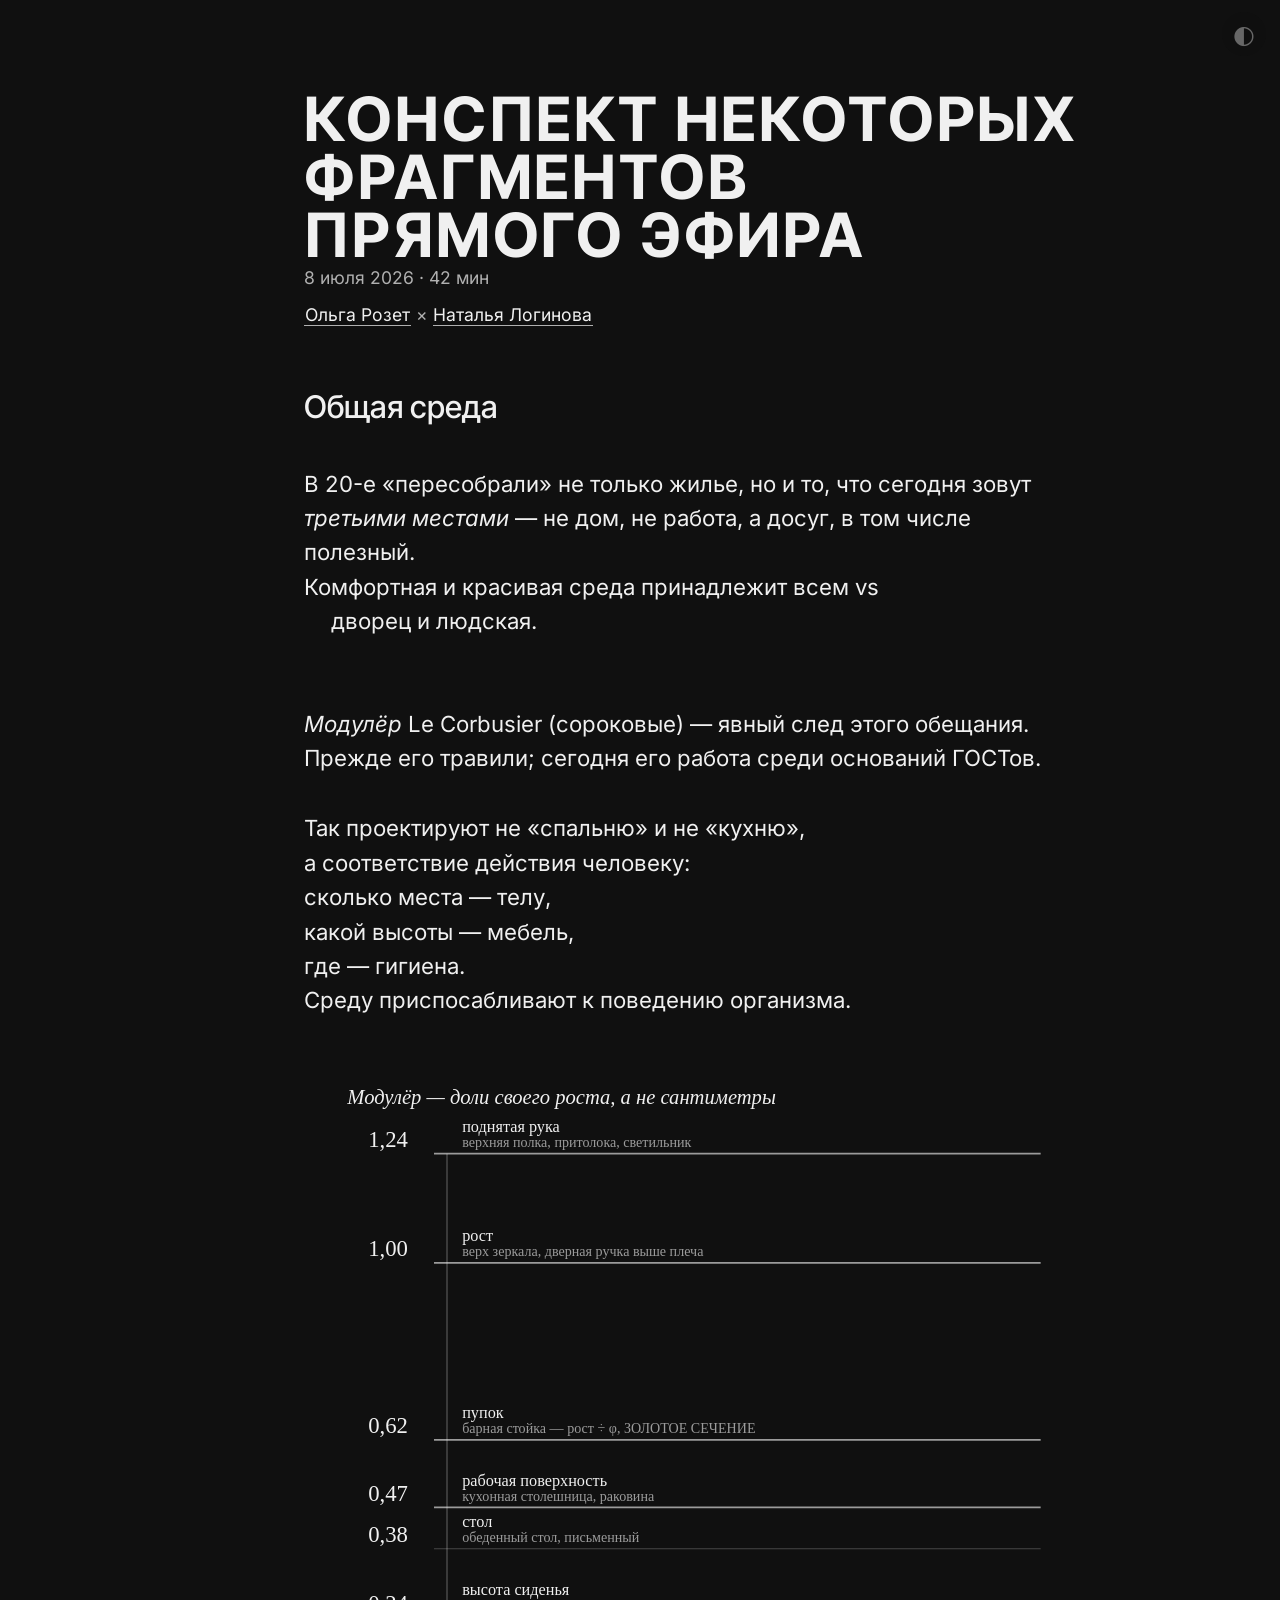
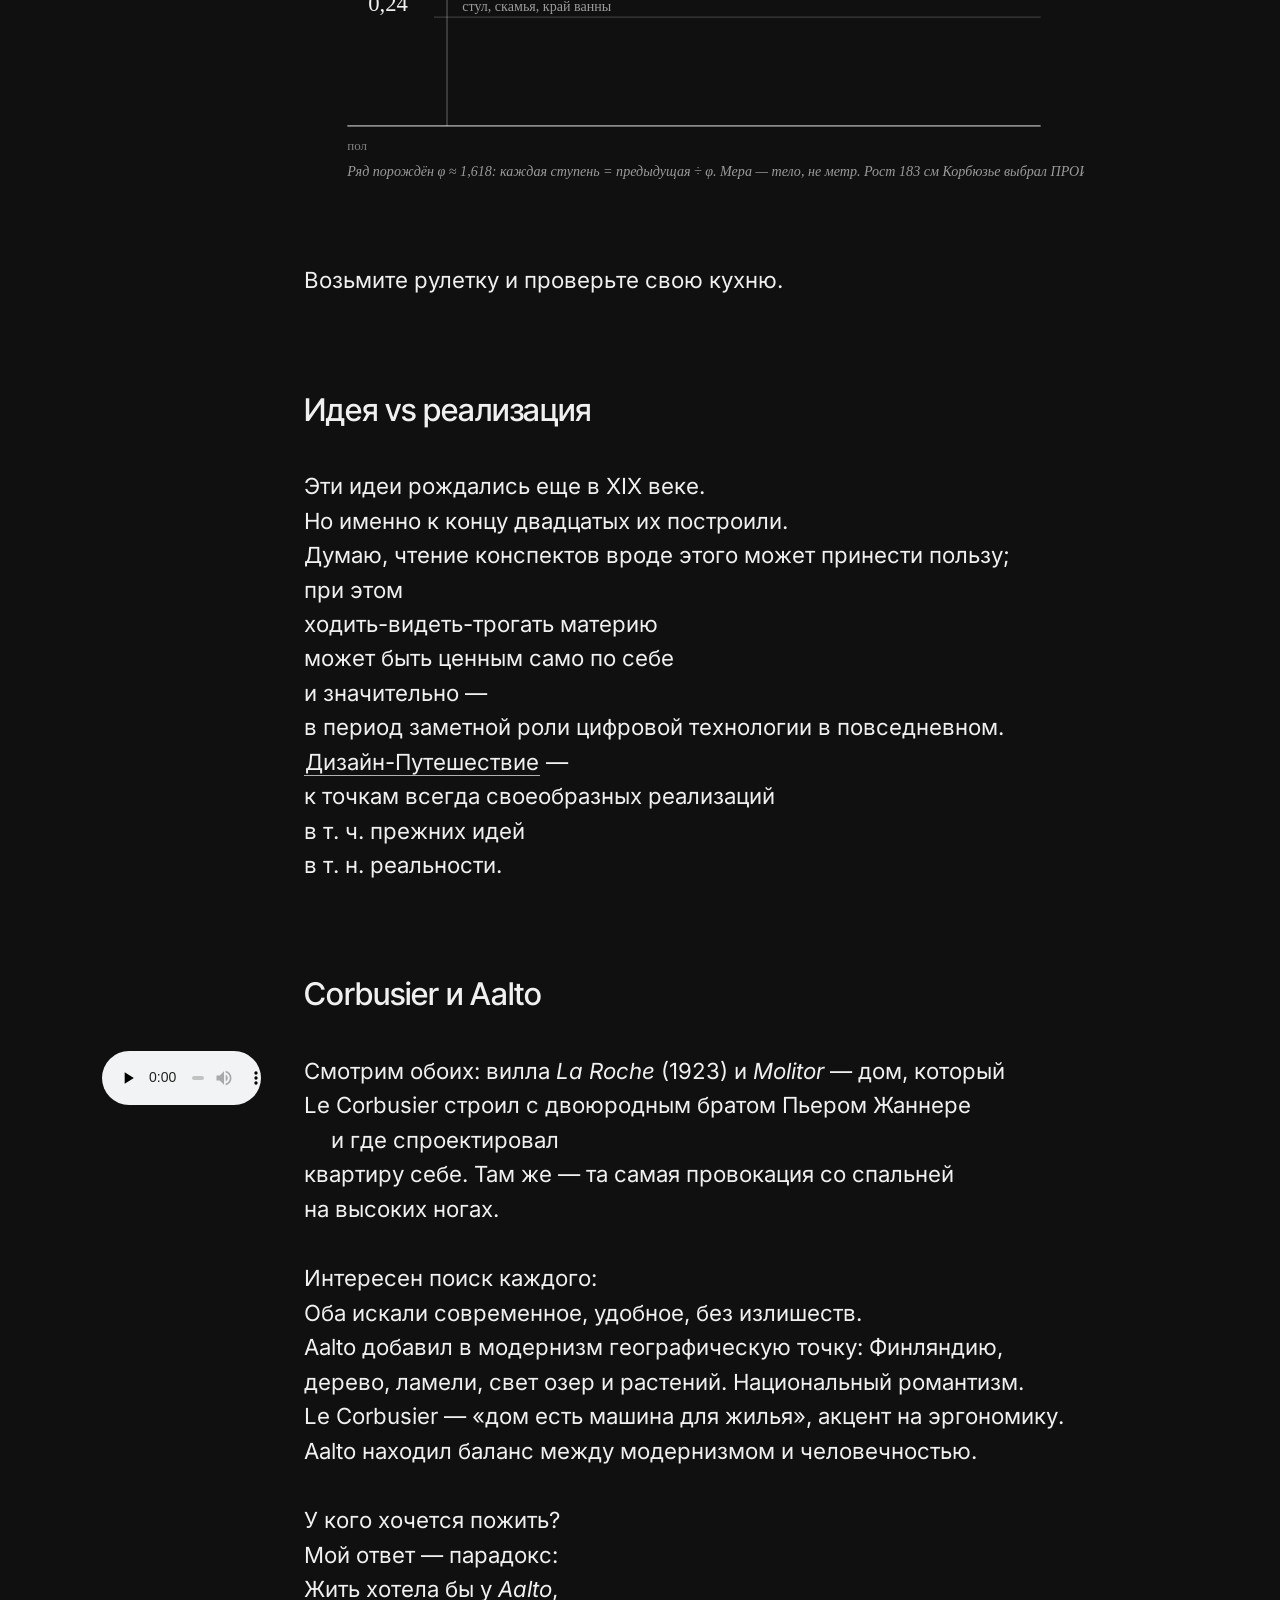
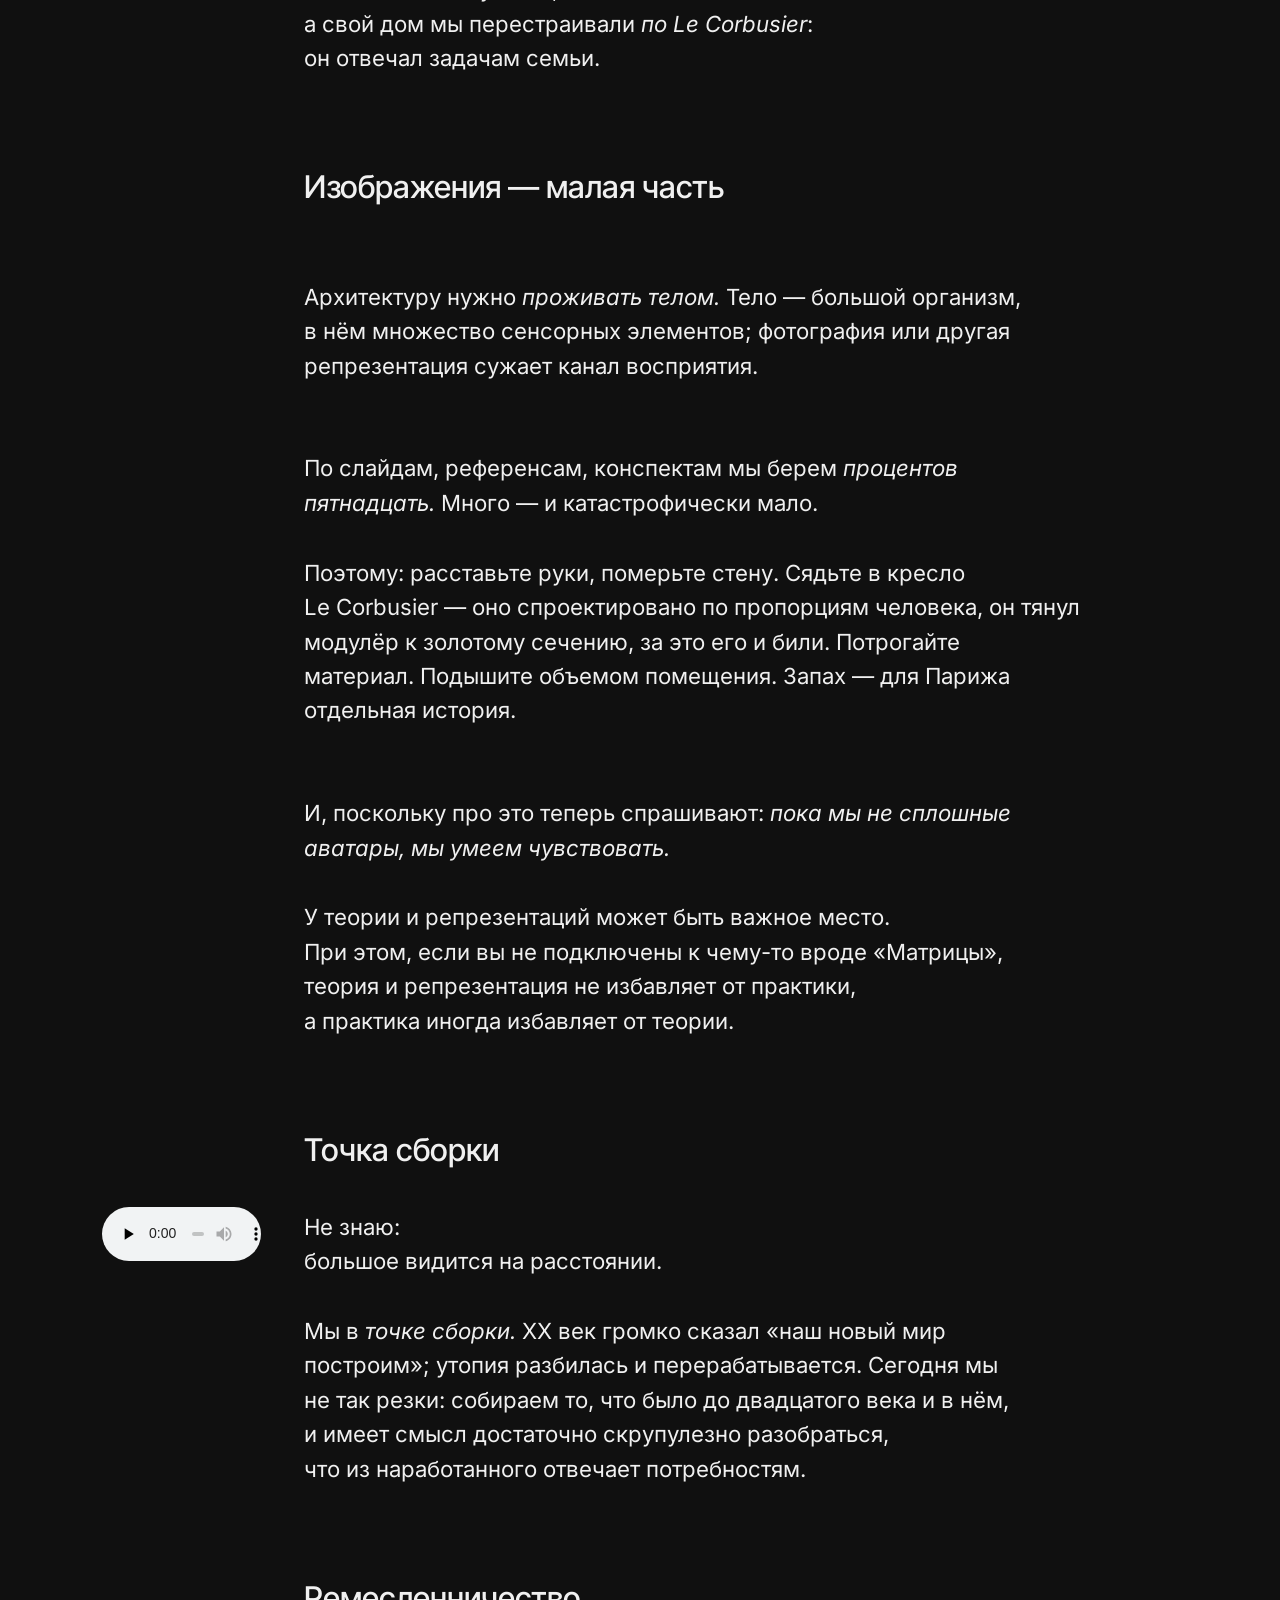
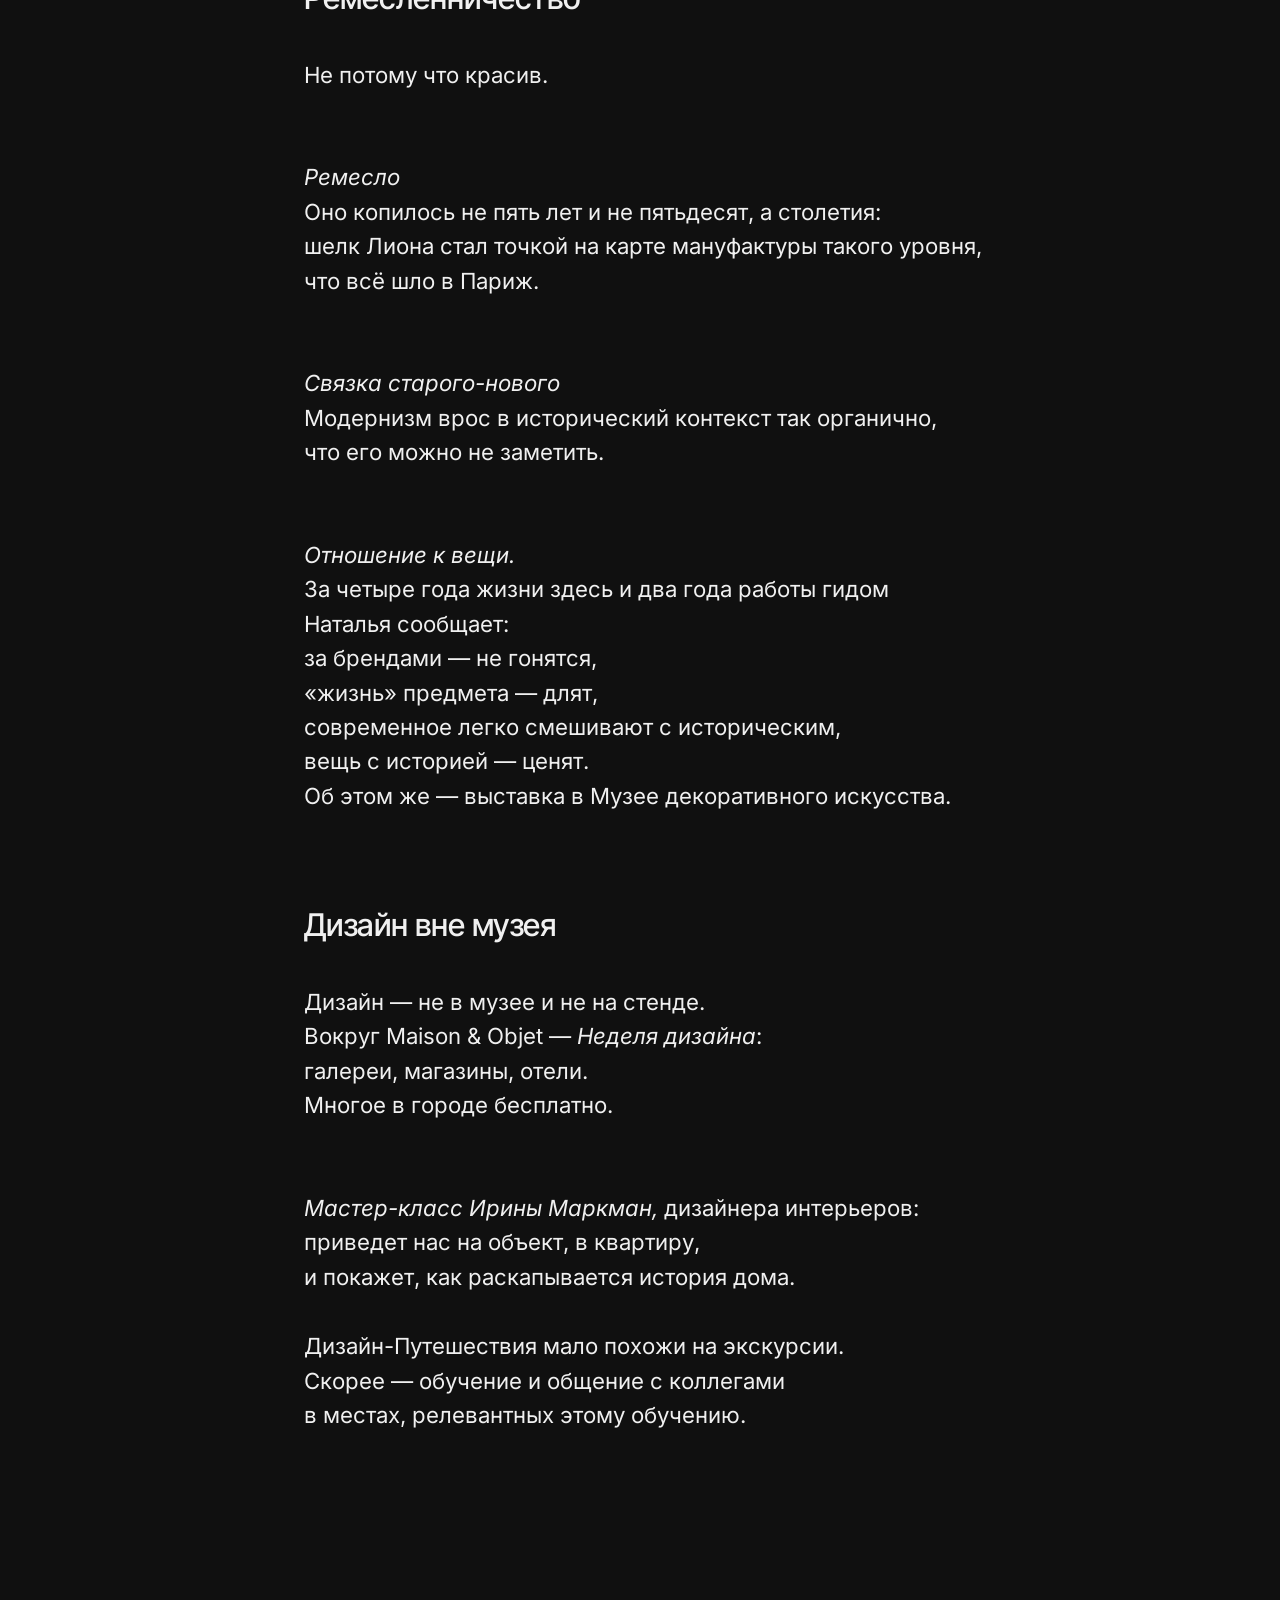
==== 2026-stream-conspectus/index.html @ 4ed9728d "landing: publish paris-2026-09 to parisinseptember.ru" ====
<!DOCTYPE html>

<!-- DELA-DERIVED: deriver=scripts/site_generator.py:_layout content=knowledge/people/olgarozet/site/data.yaml form=knowledge/people/olgarozet/site/styles.css -->
<html data-surface="editorial" lang="ru">
<head>
<meta charset="utf-8"/>
<meta content="u5gNvIFSmtyOxQqC" name="mailru-domain"/>
<meta content="width=device-width, initial-scale=1, viewport-fit=cover" name="viewport"/>
<title>Конспект некоторых фрагментов прямого эфира — Ольга Розет</title>
<meta content="Конспект второго эфира «100 лет обещаний дизайна» — Ольга Розет × Наталья Логинова, 8 июля 2026. Модулёр, Le Corbusier и Aalto, зачем ехать и почему Париж." name="description"/>
<link href="https://parisinseptember.ru/2026-stream-conspectus/" rel="canonical"/>
<link href="https://olgarozet.ru/journal/feed.xml" rel="alternate" title="Journal" type="application/rss+xml"/>
<link href="https://olgarozet.ru/audiobroadcast/feed.xml" rel="alternate" title="Ольга Розет" type="application/rss+xml"/>
<meta content="website" property="og:type"/>
<meta content="Конспект некоторых фрагментов прямого эфира — Ольга Розет" property="og:title"/>
<meta content="Конспект второго эфира «100 лет обещаний дизайна» — Ольга Розет × Наталья Логинова, 8 июля 2026. Модулёр, Le Corbusier и Aalto, зачем ехать и почему Париж." property="og:description"/>
<meta content="Ольга Розет" property="og:site_name"/>
<meta content="https://parisinseptember.ru/2026-stream-conspectus/" property="og:url"/>
<meta content="https://olgarozet.ru/olga_footer.png" property="og:image"/>
<meta content="ru_RU" property="og:locale"/>
<meta content="summary_large_image" name="twitter:card"/>
<meta content="Конспект некоторых фрагментов прямого эфира — Ольга Розет" name="twitter:title"/>
<meta content="Конспект второго эфира «100 лет обещаний дизайна» — Ольга Розет × Наталья Логинова, 8 июля 2026. Модулёр, Le Corbusier и Aalto, зачем ехать и почему Париж." name="twitter:description"/>
<meta content="https://olgarozet.ru/olga_footer.png" name="twitter:image"/>
<link href="/favicon.png" rel="icon" type="image/png"/>
<link href="/apple-touch-icon.png" rel="apple-touch-icon"/>
<link href="/manifest.json" rel="manifest"/>
<link as="font" crossorigin="" href="/fonts/inter-cyrillic-400-normal.woff2" rel="preload" type="font/woff2"/>
<link as="font" crossorigin="" href="/fonts/inter-cyrillic-700-normal.woff2" rel="preload" type="font/woff2"/>
<meta content="#ffffff" media="(prefers-color-scheme: light)" name="theme-color"/>
<meta content="#111111" media="(prefers-color-scheme: dark)" name="theme-color"/>
<script>
// Day/night theme — user-override-first, then solar-automatic. FOUC-critical:
// runs synchronously in <head> before paint. Resolution: read dela.theme.v1
// from localStorage; if ∈ ['day', 'night'] use it (user override) else solar
// altitude (lat 55.0° / alt-threshold -0.1 rad). Config: solar calc from
// spec.enforcement_data.Inv-SITE-solar-theme (+ data.yaml.bio.solar_calibration
// override); attr/key/values from spec.enforcement_data.Inv-IFACE-day-night-mode.
// No hardcoded constants in code — both Specs are SoT, code falls back gracefully.
(function(){
  var MODE_ATTR="data-theme", MODE_VALUES=["day", "night"], STORAGE_KEY="dela.theme.v1";
  function solarTheme(){
    var r=Math.PI/180, now=new Date();
    var J=now.valueOf()/86400000 + 2440587.5 - 2451545.0;
    var L=(280.460+0.9856474*J)%360;
    var g=((357.528+0.9856003*J)%360)*r;
    var lam=(L+1.915*Math.sin(g)+0.020*Math.sin(2*g))*r;
    var eps=(23.439-4e-7*J)*r;
    var dec=Math.asin(Math.sin(eps)*Math.sin(lam));
    var ra=Math.atan2(Math.cos(eps)*Math.sin(lam), Math.cos(lam));
    var lon=-now.getTimezoneOffset()/4, lat=55.0;
    var gmst=(18.697374558+24.06570982441908*J)*15;
    var H=((gmst+lon)%360)*r - ra;
    var alt=Math.asin(Math.sin(lat*r)*Math.sin(dec)+Math.cos(lat*r)*Math.cos(dec)*Math.cos(H));
    return alt > -0.1 ? 'day' : 'night';
  }
  // stored override ∈ MODE_VALUES → use it; else (incl. 'auto', absent, bad) → solar.
  window.__resolveTheme=function(){
    var s=null; try{ s=localStorage.getItem(STORAGE_KEY); }catch(e){}
    return (MODE_VALUES.indexOf(s) !== -1) ? s : solarTheme();
  };
  window.__applyTheme=function(){
    document.documentElement.setAttribute(MODE_ATTR, window.__resolveTheme());
  };
  window.__applyTheme();
  setInterval(window.__applyTheme, 300000);
})();
</script>
<style>@layer floor, owner, form; @import url("/_tokens.generated.css?v=2007d22f07"); @import url("/styles.css?v=e56fb677b2");</style>
<meta content="2026-stream-conspectus" name="dela:slug"/>
<meta content="Ольга Розет × Наталья Логинова" name="author"/>
</head>
<body>
<a class="skip-link" href="#main">Перейти к содержанию</a>
<nav class="nav-fade"><span class="nav-left"><a aria-label="На главную" href="https://olgarozet.ru/">← olgarozet.ru</a></span><span class="nav-right"></span></nav>
<button aria-label="Тема: авто (по солнцу) — переключить" class="theme-toggle" data-theme-toggle="" type="button">◐</button><script>(function(){var STATES=["auto", "day", "night"],GLYPHS={"auto": "◐", "day": "☀", "night": "☾"},LABELS={"auto": "Тема: авто (по солнцу)", "day": "Тема: дневная", "night": "Тема: ночная"},STORAGE_KEY="dela.theme.v1",MODE_VALUES=["day", "night"],SUFFIX=" — переключить",CYCLE=["day", "night"],MODE_ATTR="data-theme";var btn=document.querySelector("[data-theme-toggle]");if(!btn)return;function current(){var s=null;try{s=localStorage.getItem(STORAGE_KEY);}catch(e){}return (MODE_VALUES.indexOf(s)!==-1)?s:STATES[0];}function paint(st){btn.textContent=GLYPHS[st]||GLYPHS[STATES[0]];btn.setAttribute("aria-label",(LABELS[st]||LABELS[STATES[0]])+SUFFIX);}paint(current());function rendered(){var a=null;try{a=document.documentElement.getAttribute(MODE_ATTR);}catch(e){}return (CYCLE.indexOf(a)!==-1)?a:null;}btn.addEventListener("click",function(){var seen=rendered();var i=CYCLE.indexOf(seen);var next=CYCLE[(i+1)%CYCLE.length];try{localStorage.setItem(STORAGE_KEY,next);}catch(e){}if(window.__applyTheme)window.__applyTheme();paint(next);});})();</script>
<main id="main" role="main">
<article class="article-wrapper"><h1 data-case="upper" id="konspekt-nekotoryh-fragmentov-pryamogo-efira">Конспект некоторых фрагментов прямого эфира</h1>
<p class="article-meta"><span class="l">8 июля 2026 · 42 мин</span></p>
<p class="article-meta"><span class="l"><a href="https://olgarozet.ru">Ольга Розет</a> × <a href="https://instagram.com/natalya_lo">Наталья Логинова</a></span></p>
<h2 data-case="plain" id="obschaya-sreda">Общая среда</h2>
<p><span class="l">В 20-е «пересобрали» не только жилье, но и то, что сегодня зовут</span><br/>
<span class="l"><em>третьими местами</em> — не дом, не работа, а досуг, в том числе</span><br/>
<span class="l">полезный.</span><br/>
<span class="l">Комфортная и красивая среда принадлежит всем vs дворец и людская.</span></p>
<p><span class="l"><em>Модулёр</em> Le Corbusier (сороковые) — явный след этого обещания.</span><br/>
<span class="l">Прежде его травили; сегодня его работа среди оснований <abbr>ГОСТ</abbr>ов.</span></p>
<p><span class="l">Так проектируют не «спальню» и не «кухню»,</span><br/>
<span class="l">а соответствие действия человеку:</span><br/>
<span class="l">сколько места — телу,</span><br/>
<span class="l">какой высоты — мебель,</span><br/>
<span class="l">где — гигиена.</span><br/>
<span class="l">Среду приспосабливают к поведению организма.</span></p>
<figure><svg aria-label="Модулёр — доли своего роста, а не сантиметры" preserveaspectratio="xMidYMid meet" role="img" viewbox="0 0 720 674" xmlns="http://www.w3.org/2000/svg">
<style>
    text { font-family: Georgia, "Times New Roman", serif; fill: currentColor; }
    .sf-title { font-size: 19px; font-style: italic; }
    .sf-mm    { font-size: 21px; text-anchor: end; }
    .sf-body  { font-size: 15px; }
    .sf-use   { font-size: 13px; opacity: .62; }
    .sf-note  { font-size: 13px; opacity: .62; font-style: italic; }
    .sf-floor-t { font-size: 12px; opacity: .5; }
    line { stroke: currentColor; }
    .sf-axis  { stroke-width: 1; opacity: .35; }
    .sf-floor { stroke-width: 1.6; opacity: .55; }
    .sf-mark  { stroke-width: .8; opacity: .28; }
    .sf-key   { stroke-width: 1.6; opacity: .62; }
  </style>
<text class="sf-title" x="40" y="26">Модулёр — доли своего роста, а не сантиметры</text>
<line class="sf-axis" x1="132" x2="132" y1="600.0" y2="71.7"></line>
<line class="sf-floor" x1="40" x2="680" y1="600.0" y2="600.0"></line>
<text class="sf-floor-t" x="40" y="622.0">пол</text>
<line class="sf-mark" x1="120" x2="680" y1="499.5" y2="499.5"></line>
<text class="sf-mm" x="96" y="493.5">0,24</text><text class="sf-cm" x="96" y="493.5"> </text>
<text class="sf-body" x="146" y="479.5">высота сиденья</text>
<text class="sf-use" x="146" y="493.5">стул, скамья, край ванны</text>
<line class="sf-mark" x1="120" x2="680" y1="436.4" y2="436.4"></line>
<text class="sf-mm" x="96" y="430.4">0,38</text><text class="sf-cm" x="96" y="430.4"> </text>
<text class="sf-body" x="146" y="416.4">стол</text>
<text class="sf-use" x="146" y="430.4">обеденный стол, письменный</text>
<line class="sf-key" x1="120" x2="680" y1="398.3" y2="398.3"></line>
<text class="sf-mm" x="96" y="392.3">0,47</text><text class="sf-cm" x="96" y="392.3"> </text>
<text class="sf-body" x="146" y="378.3">рабочая поверхность</text>
<text class="sf-use" x="146" y="392.3">кухонная столешница, раковина</text>
<line class="sf-key" x1="120" x2="680" y1="335.8" y2="335.8"></line>
<text class="sf-mm" x="96" y="329.8">0,62</text><text class="sf-cm" x="96" y="329.8"> </text>
<text class="sf-body" x="146" y="315.8">пупок</text>
<text class="sf-use" x="146" y="329.8">барная стойка — рост ÷ φ, ЗОЛОТОЕ СЕЧЕНИЕ</text>
<line class="sf-key" x1="120" x2="680" y1="172.4" y2="172.4"></line>
<text class="sf-mm" x="96" y="166.4">1,00</text><text class="sf-cm" x="96" y="166.4"> </text>
<text class="sf-body" x="146" y="152.4">рост</text>
<text class="sf-use" x="146" y="166.4">верх зеркала, дверная ручка выше плеча</text>
<line class="sf-key" x1="120" x2="680" y1="71.7" y2="71.7"></line>
<text class="sf-mm" x="96" y="65.7">1,24</text><text class="sf-cm" x="96" y="65.7"> </text>
<text class="sf-body" x="146" y="51.7">поднятая рука</text>
<text class="sf-use" x="146" y="65.7">верхняя полка, притолока, светильник</text>
<text class="sf-note" x="40" y="646.0">Ряд порождён φ ≈ 1,618: каждая ступень = предыдущая ÷ φ. Мера — тело, не метр. Рост 183 см Корбюзье выбрал ПРОИЗВОЛЬНО («Le Modulor», 1948; en.wikipedia.org/wiki/Modulor). Умножьте доли на СВОЙ рост.</text>
</svg>
</figure>
<p><span class="l">Возьмите рулетку и проверьте свою кухню.</span></p>
<h2 data-case="plain" id="ideya-vs-realizatsiya">Идея vs реализация</h2>
<p><span class="l">Эти идеи рождались еще в <abbr>XIX</abbr> веке.</span><br/>
<span class="l">Но именно к концу двадцатых их построили.</span><br/>
<span class="l">Думаю, чтение конспектов вроде этого может принести пользу;</span><br/>
<span class="l">при этом</span><br/>
<span class="l">ходить-видеть-трогать материю</span><br/>
<span class="l">может быть ценным само по себе</span><br/>
<span class="l">и значительно —</span><br/>
<span class="l">в период заметной роли цифровой технологии в повседневном.</span><br/>
<span class="l"><a href="https://parisinseptember.ru">Дизайн-Путешествие</a> —</span><br/>
<span class="l">к точкам всегда своеобразных реализаций</span><br/>
<span class="l">в т. ч. прежних идей</span><br/>
<span class="l">в т. н. реальности.</span></p>
<h2 data-case="plain" id="corbusier-i-aalto">Corbusier и Aalto</h2>
<aside aria-label="Фрагмент эфира — этот отрывок дословно" class="fragment"><audio controls="" preload="none" src="/audio/text/corbusier-i-aalto.m4a"></audio></aside>
<p><span class="l">Смотрим обоих: вилла <em>La Roche</em> (1923) и <em>Molitor</em> — дом, который</span><br/>
<span class="l">Le Corbusier строил с двоюродным братом Пьером Жаннере и где спроектировал</span><br/>
<span class="l">квартиру себе. Там же — та самая провокация со спальней</span><br/>
<span class="l">на высоких ногах.</span></p>
<p><span class="l">Интересен поиск каждого:</span><br/>
<span class="l">Оба искали современное, удобное, без излишеств.</span><br/>
<span class="l">Aalto добавил в модернизм географическую точку: Финляндию,</span><br/>
<span class="l">дерево, ламели, свет озер и растений. Национальный романтизм.</span><br/>
<span class="l">Le Corbusier — «дом есть машина для жилья», акцент на эргономику.</span><br/>
<span class="l">Aalto находил баланс между модернизмом и человечностью.</span></p>
<p><span class="l">У кого хочется пожить?</span><br/>
<span class="l">Мой ответ — парадокс:</span><br/>
<span class="l">Жить хотела бы у <em>Aalto</em>,</span><br/>
<span class="l">а свой дом мы перестраивали <em>по Le Corbusier</em>:</span><br/>
<span class="l">он отвечал задачам семьи.</span></p>
<h2 data-case="plain" id="izobrazheniya-malaya-chast">Изображения — малая часть</h2>
<p><span class="l">Архитектуру нужно <em>проживать телом.</em> Тело — большой организм,</span><br/>
<span class="l">в нём множество сенсорных элементов; фотография или другая</span><br/>
<span class="l">репрезентация сужает канал восприятия.</span></p>
<p><span class="l">По слайдам, референсам, конспектам мы берем <em>процентов</em></span><br/>
<span class="l"><em>пятнадцать.</em> Много — и катастрофически мало.</span></p>
<p><span class="l">Поэтому: расставьте руки, померьте стену. Сядьте в кресло</span><br/>
<span class="l">Le Corbusier — оно спроектировано по пропорциям человека, он тянул</span><br/>
<span class="l">модулёр к золотому сечению, за это его и били. Потрогайте</span><br/>
<span class="l">материал. Подышите объемом помещения. Запах — для Парижа</span><br/>
<span class="l">отдельная история.</span></p>
<p><span class="l">И, поскольку про это теперь спрашивают: <em>пока мы не сплошные</em></span><br/>
<span class="l"><em>аватары, мы умеем чувствовать.</em></span></p>
<p><span class="l">У теории и репрезентаций может быть важное место.</span><br/>
<span class="l">При этом, если вы не подключены к чему-то вроде «Матрицы»,</span><br/>
<span class="l">теория и репрезентация не избавляет от практики,</span><br/>
<span class="l">а практика иногда избавляет от теории.</span></p>
<h2 data-case="plain" id="tochka-sborki">Точка сборки</h2>
<aside aria-label="Фрагмент эфира — этот отрывок дословно" class="fragment"><audio controls="" preload="none" src="/audio/text/tochka-sborki.m4a"></audio></aside>
<p><span class="l">Не знаю:</span><br/>
<span class="l">большое видится на расстоянии.</span></p>
<p><span class="l">Мы в <em>точке сборки.</em> <abbr>XX</abbr> век громко сказал «наш новый мир</span><br/>
<span class="l">построим»; утопия разбилась и перерабатывается. Сегодня мы</span><br/>
<span class="l">не так резки: собираем то, что было до двадцатого века и в нём,</span><br/>
<span class="l">и имеет смысл достаточно скрупулезно разобраться,</span><br/>
<span class="l">что из наработанного отвечает потребностям.</span></p>
<h2 data-case="plain" id="remeslennichestvo">Ремесленничество</h2>
<p><span class="l">Не потому что красив.</span></p>
<p><span class="l"><em>Ремесло</em></span><br/>
<span class="l">Оно копилось не пять лет и не пятьдесят, а столетия:</span><br/>
<span class="l">шелк Лиона стал точкой на карте мануфактуры такого уровня,</span><br/>
<span class="l">что всё шло в Париж.</span></p>
<p><span class="l"><em>Связка старого-нового</em></span><br/>
<span class="l">Модернизм врос в исторический контекст так органично,</span><br/>
<span class="l">что его можно не заметить.</span></p>
<p><span class="l"><em>Отношение к вещи.</em></span><br/>
<span class="l">За четыре года жизни здесь и два года работы гидом</span><br/>
<span class="l">Наталья сообщает:</span><br/>
<span class="l">за брендами — не гонятся,</span><br/>
<span class="l">«жизнь» предмета — длят,</span><br/>
<span class="l">современное легко смешивают с историческим,</span><br/>
<span class="l">вещь с историей — ценят.</span><br/>
<span class="l">Об этом же — выставка в Музее декоративного искусства.</span></p>
<h2 data-case="plain" id="dizayn-vne-muzeya">Дизайн вне музея</h2>
<p><span class="l">Дизайн — не в музее и не на стенде.</span><br/>
<span class="l">Вокруг Maison &amp; Objet — <em>Неделя дизайна</em>:</span><br/>
<span class="l">галереи, магазины, отели.</span><br/>
<span class="l">Многое в городе бесплатно.</span></p>
<p><span class="l"><em>Мастер-класс Ирины Маркман,</em> дизайнера интерьеров:</span><br/>
<span class="l">приведет нас на объект, в квартиру,</span><br/>
<span class="l">и покажет, как раскапывается история дома.</span></p>
<p><span class="l">Дизайн-Путешествия мало похожи на экскурсии.</span><br/>
<span class="l">Скорее — обучение и общение с коллегами</span><br/>
<span class="l">в местах, релевантных этому обучению.</span></p></article>
</main>
<link href="/media.css" rel="stylesheet"/><script defer="" src="/media.js"></script>
<script>
/* Display-window indicator 1[from ≤ now < until) per viewer clock
   (Inv-STF-window-derived, surface-temporal-fixpoint.md). The reveal
   (`data-visible-from`) is the exact dual of the original auto-hide
   (`data-visible-until`, admin 2026-05-13: «пусть блок исчезнет после 20:30
   по Москве») — one indicator covers both: a block appears at its window
   start and disappears at its window end, so a page deployed before a
   boundary still transitions at the precise moment without a redeploy.
   Runs at page-load and every 30s thereafter — covers tabs left open across
   a boundary. An unparseable/absent bound fails open on that side (a parse
   error must never hide content). */
(function(){
  function _applyWindows(){
    var nodes = document.querySelectorAll('[data-visible-until],[data-visible-from]');
    var now = Date.now();
    for (var i = 0; i < nodes.length; i++) {
      var from = Date.parse(nodes[i].getAttribute('data-visible-from') || '');
      var until = Date.parse(nodes[i].getAttribute('data-visible-until') || '');
      var vis = (isNaN(from) || now >= from) && (isNaN(until) || now < until);
      nodes[i].style.display = vis ? '' : 'none';
    }
  }
  _applyWindows();
  setInterval(_applyWindows, 30000);
})();

/* Pageview pingback — entity-statistics G-Set event (admin 2026-05-13 «считает
   статистику»). One event per page-load → CF Worker /pv → DELA_STATS KV.
   No cookies, no client-id; idempotency via cf-ray (CF generates per request).
   No-op gracefully if Worker unreachable (sendBeacon + fallback fetch). */
(function(){
  var slug = (document.querySelector('meta[name="dela:slug"]') || {}).content;
  if (!slug) return;
  var payload = JSON.stringify({
    p: slug,
    r: (window.crypto && crypto.randomUUID) ? crypto.randomUUID() :
       (Date.now() + '-' + Math.random().toString(36).slice(2)),
    ref: document.referrer || ''
  });
  var url = "https://dela-edge.azaryarozet.workers.dev/pv";
  if (!url) return;
  try {
    var blob = new Blob([payload], { type: 'application/json' });
    if (!navigator.sendBeacon || !navigator.sendBeacon(url, blob)) {
      fetch(url, {
        method: 'POST', body: payload, keepalive: true,
        headers: { 'Content-Type': 'application/json' }
      }).catch(function(){});
    }
  } catch (e) { /* swallow */ }
})();
</script>
</body>
</html>
---- media.css ----
/* ЭРГОНОМИКА ВОСПРОИЗВЕДЕНИЯ — ФОРМА, ЖИВУЩАЯ С ПОВЕДЕНИЕМ.

   Поведение (media.js) есть актив СИСТЕМЫ и подаётся всякой странице всякого владельца;
   значит и форма его узлов — актив Системы, а не то, что каждый владелец переписывает у
   себя. Первая редакция положила эти правила в таблицу владельца, и закон немедленно
   нашёл второго владельца без них: одно поведение, N форм — это N расхождений, ждущих
   своего часа. Значения берутся из ТОКЕНОВ страницы (их подаёт владелец), поэтому дом
   один, а вид — домовый. */
.now-playing {
  position: fixed;
  left: var(--sp-2); right: var(--sp-2); bottom: var(--sp-2);
  margin-inline: auto;
  max-width: var(--measure);
  display: flex;
  align-items: center;
  gap: var(--sp-1);
  padding: var(--sp-1) var(--sp-2);
  background: var(--overlay-solid);
  border: 1px solid var(--rule);
  border-radius: var(--radius-card);
  z-index: 103;
}
.now-playing[hidden] { display: none; }
.now-playing-toggle {
  min-width: var(--touch-min); min-height: var(--touch-min);
  flex: 0 0 auto;
  font-size: var(--fs-s);
  background: transparent; color: var(--ink);
  border: 1px solid var(--rule); border-radius: var(--radius-control); cursor: pointer;
}
.now-playing-name {
  flex: 1 1 auto; min-width: 0;
  text-align: left;
  font: 400 var(--fs-body-min)/1.3 var(--sans);
  color: var(--ink-soft);
  background: transparent; border: 0; cursor: pointer;
  overflow: hidden; text-overflow: ellipsis; white-space: nowrap;
}
.now-playing-toggle:focus-visible, .now-playing-name:focus-visible {
  outline: var(--focus-outline-min) solid var(--accent); outline-offset: 2px;
}
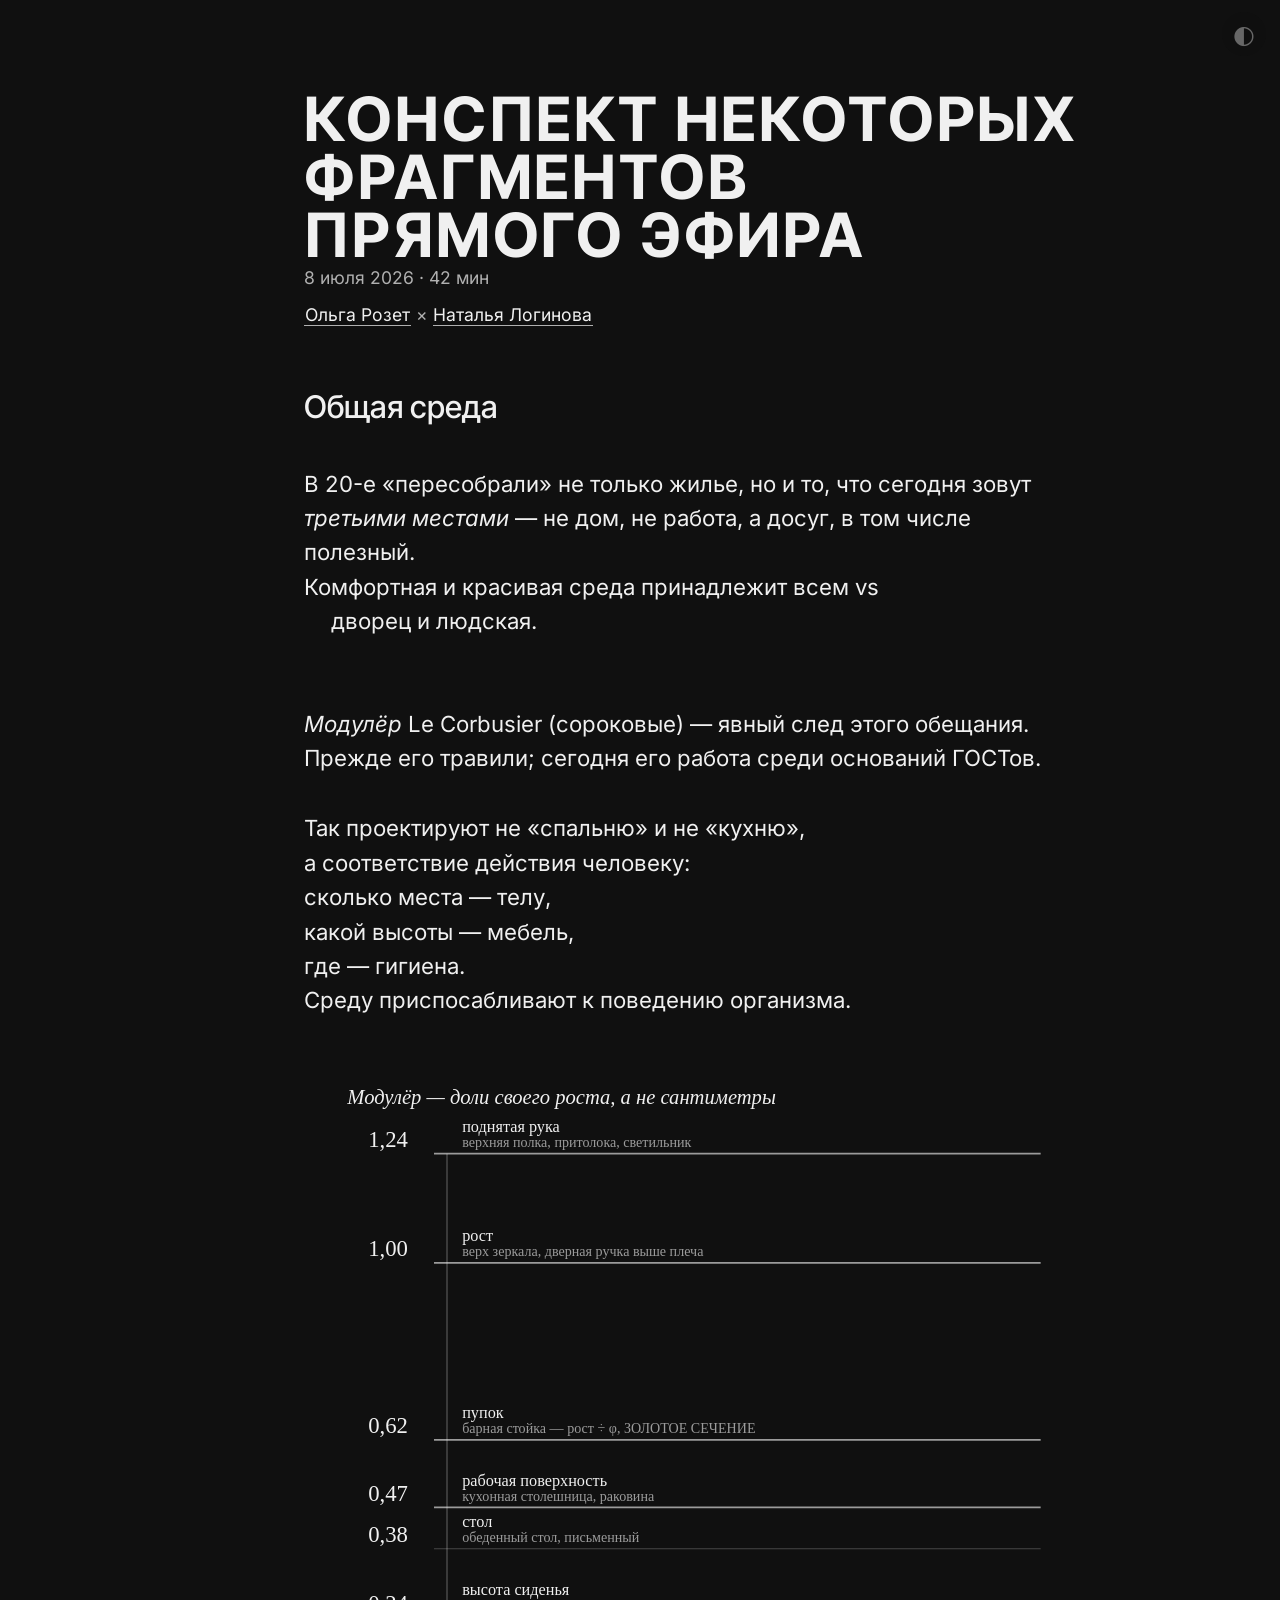
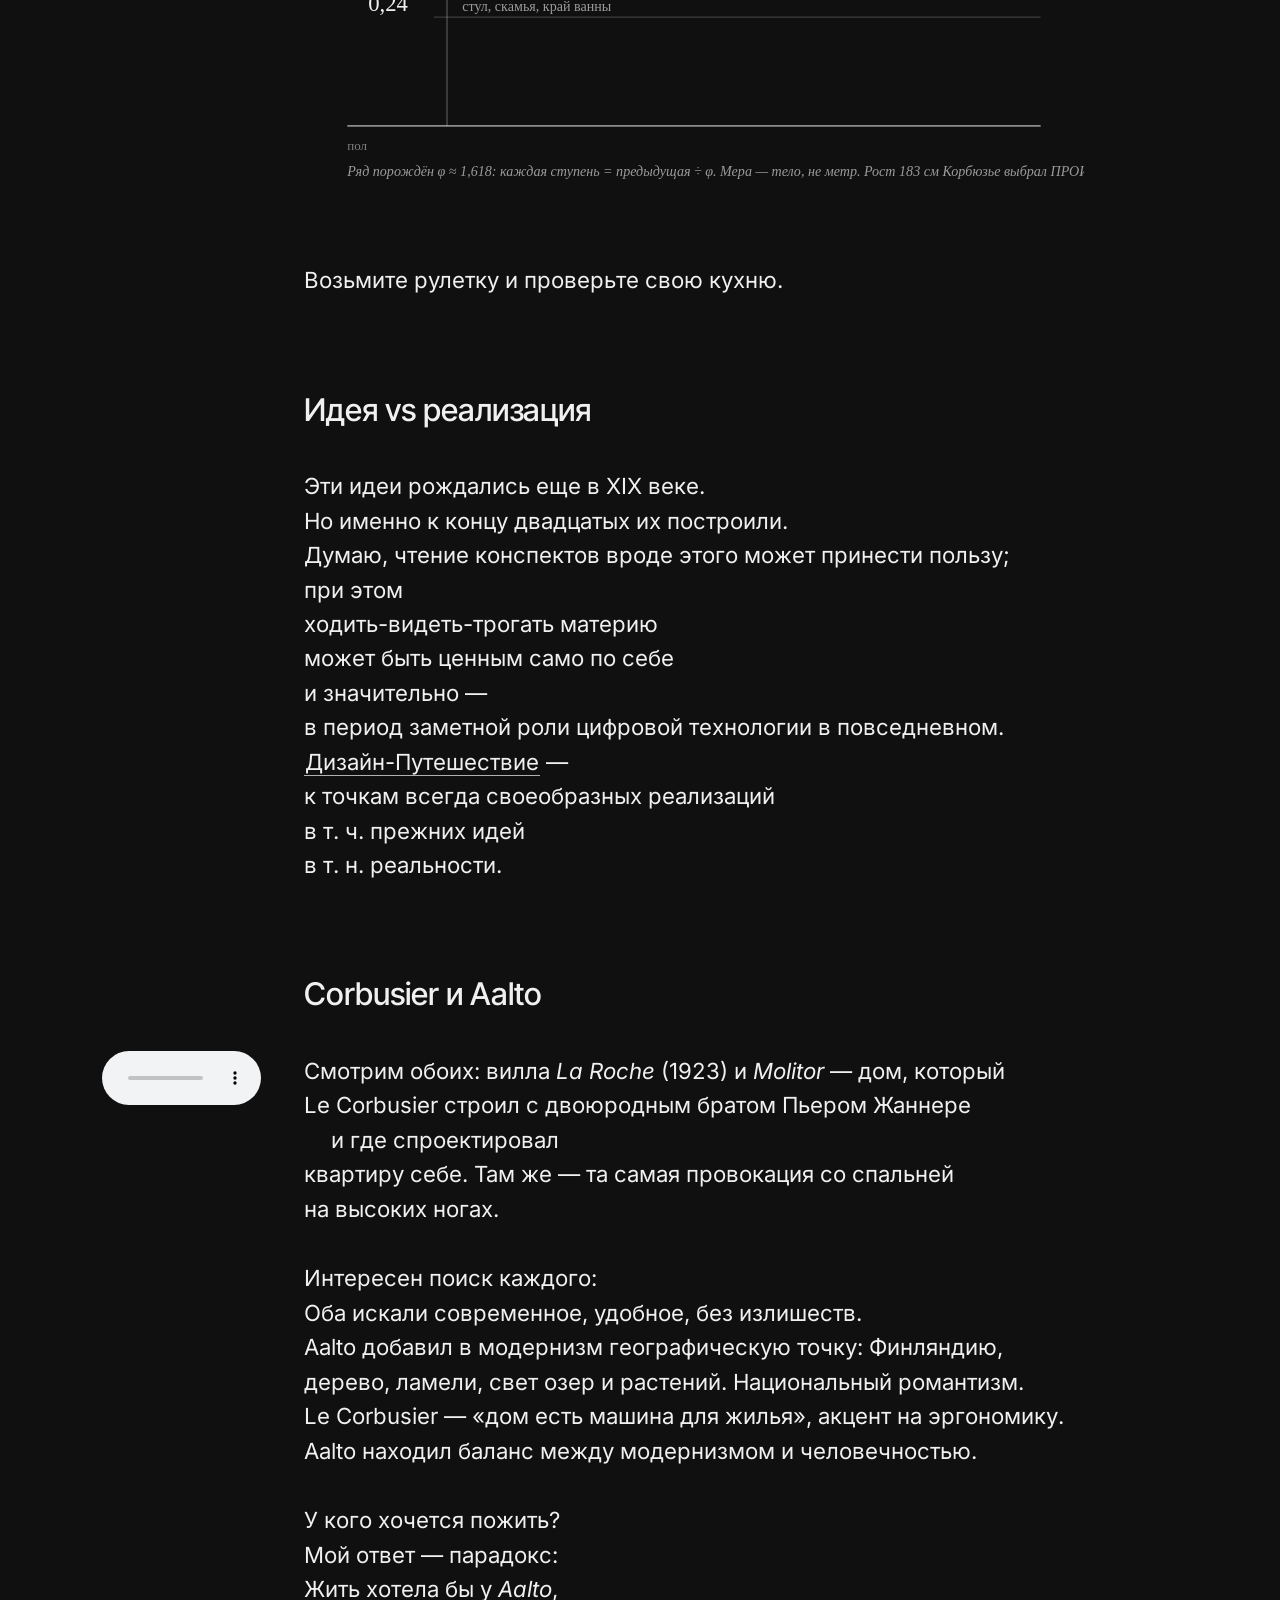
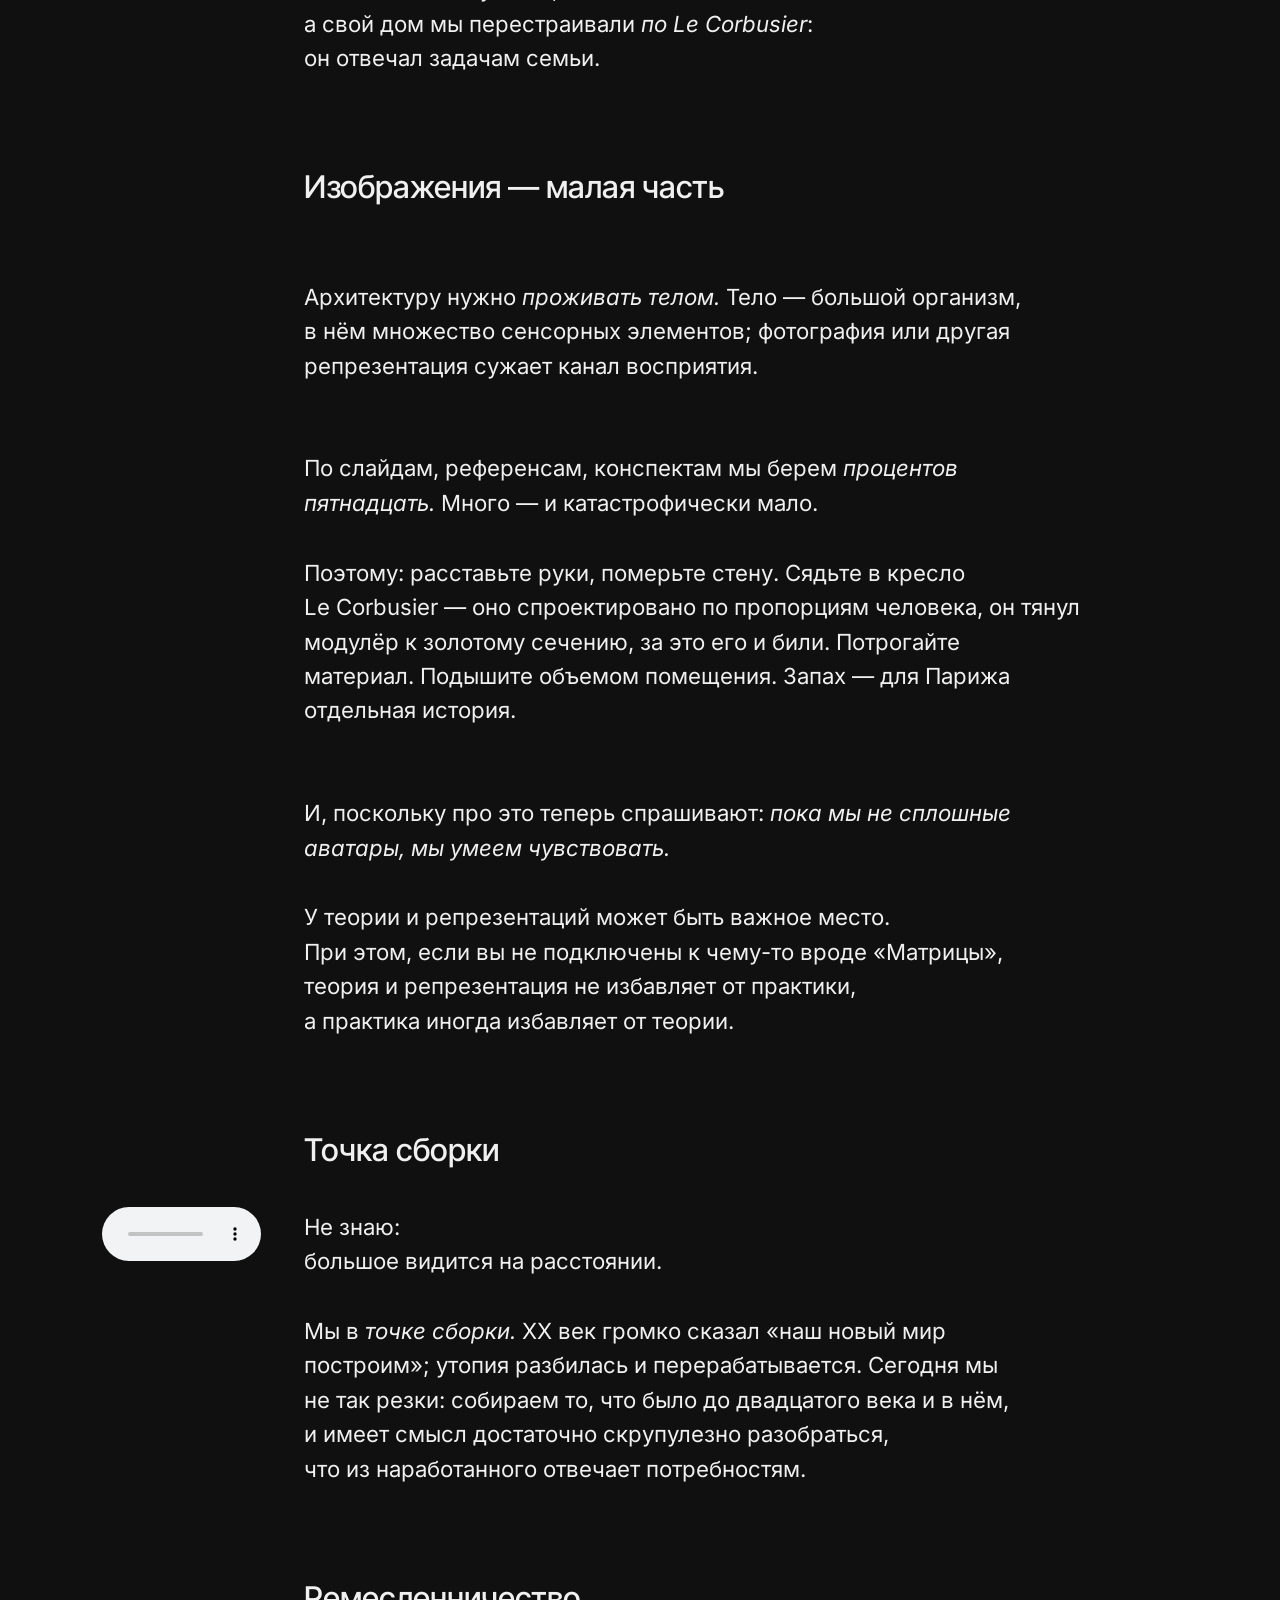
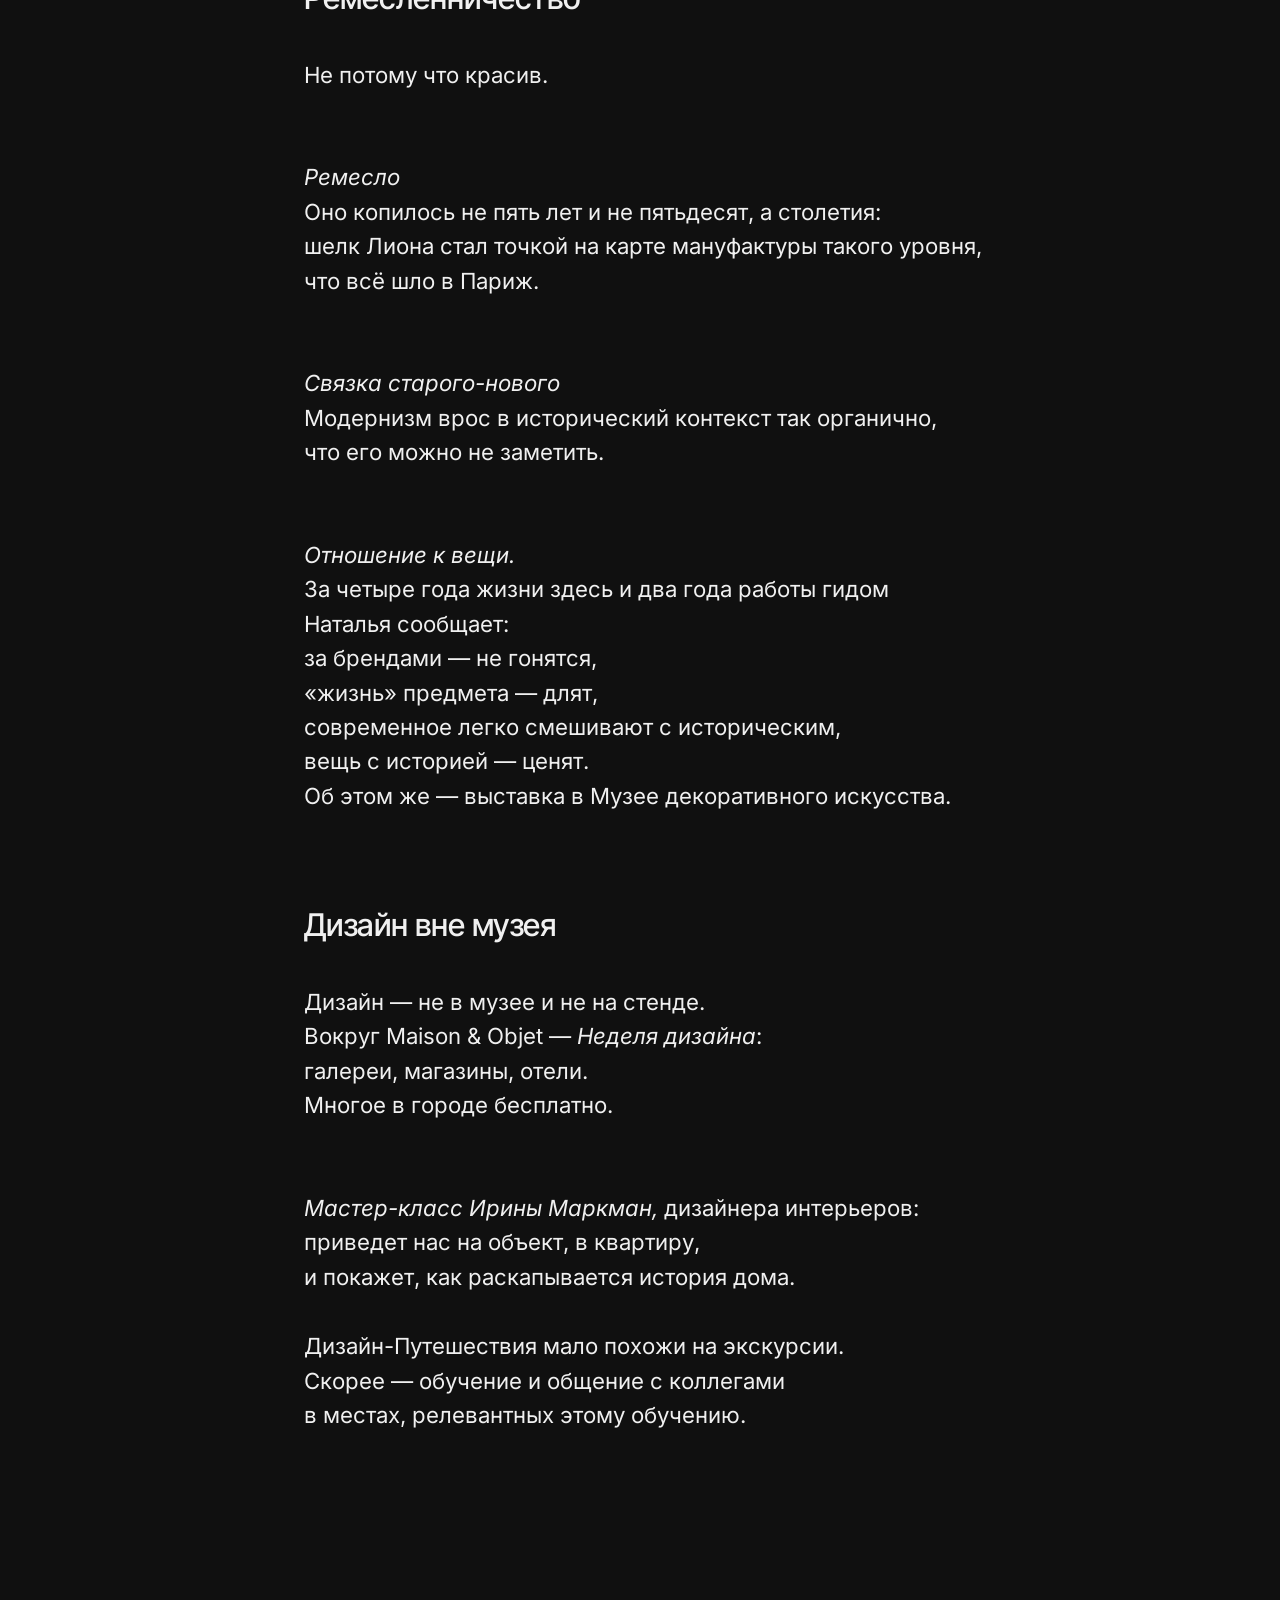
==== commit 90df9f29: "landing: publish paris-2026-09 to parisinseptember.ru" ====
--- a/2026-stream-conspectus/index.html
+++ b/2026-stream-conspectus/index.html
@@ -66,7 +66,7 @@
   setInterval(window.__applyTheme, 300000);
 })();
 </script>
-<style>@layer floor, owner, form; @import url("/_tokens.generated.css?v=2007d22f07"); @import url("/styles.css?v=e56fb677b2");</style>
+<style>@layer floor, owner, form; @import url("/_tokens.generated.css?v=2007d22f07"); @import url("/styles.css?v=0cc8cc1348");</style>
 <meta content="2026-stream-conspectus" name="dela:slug"/>
 <meta content="Ольга Розет × Наталья Логинова" name="author"/>
 </head>
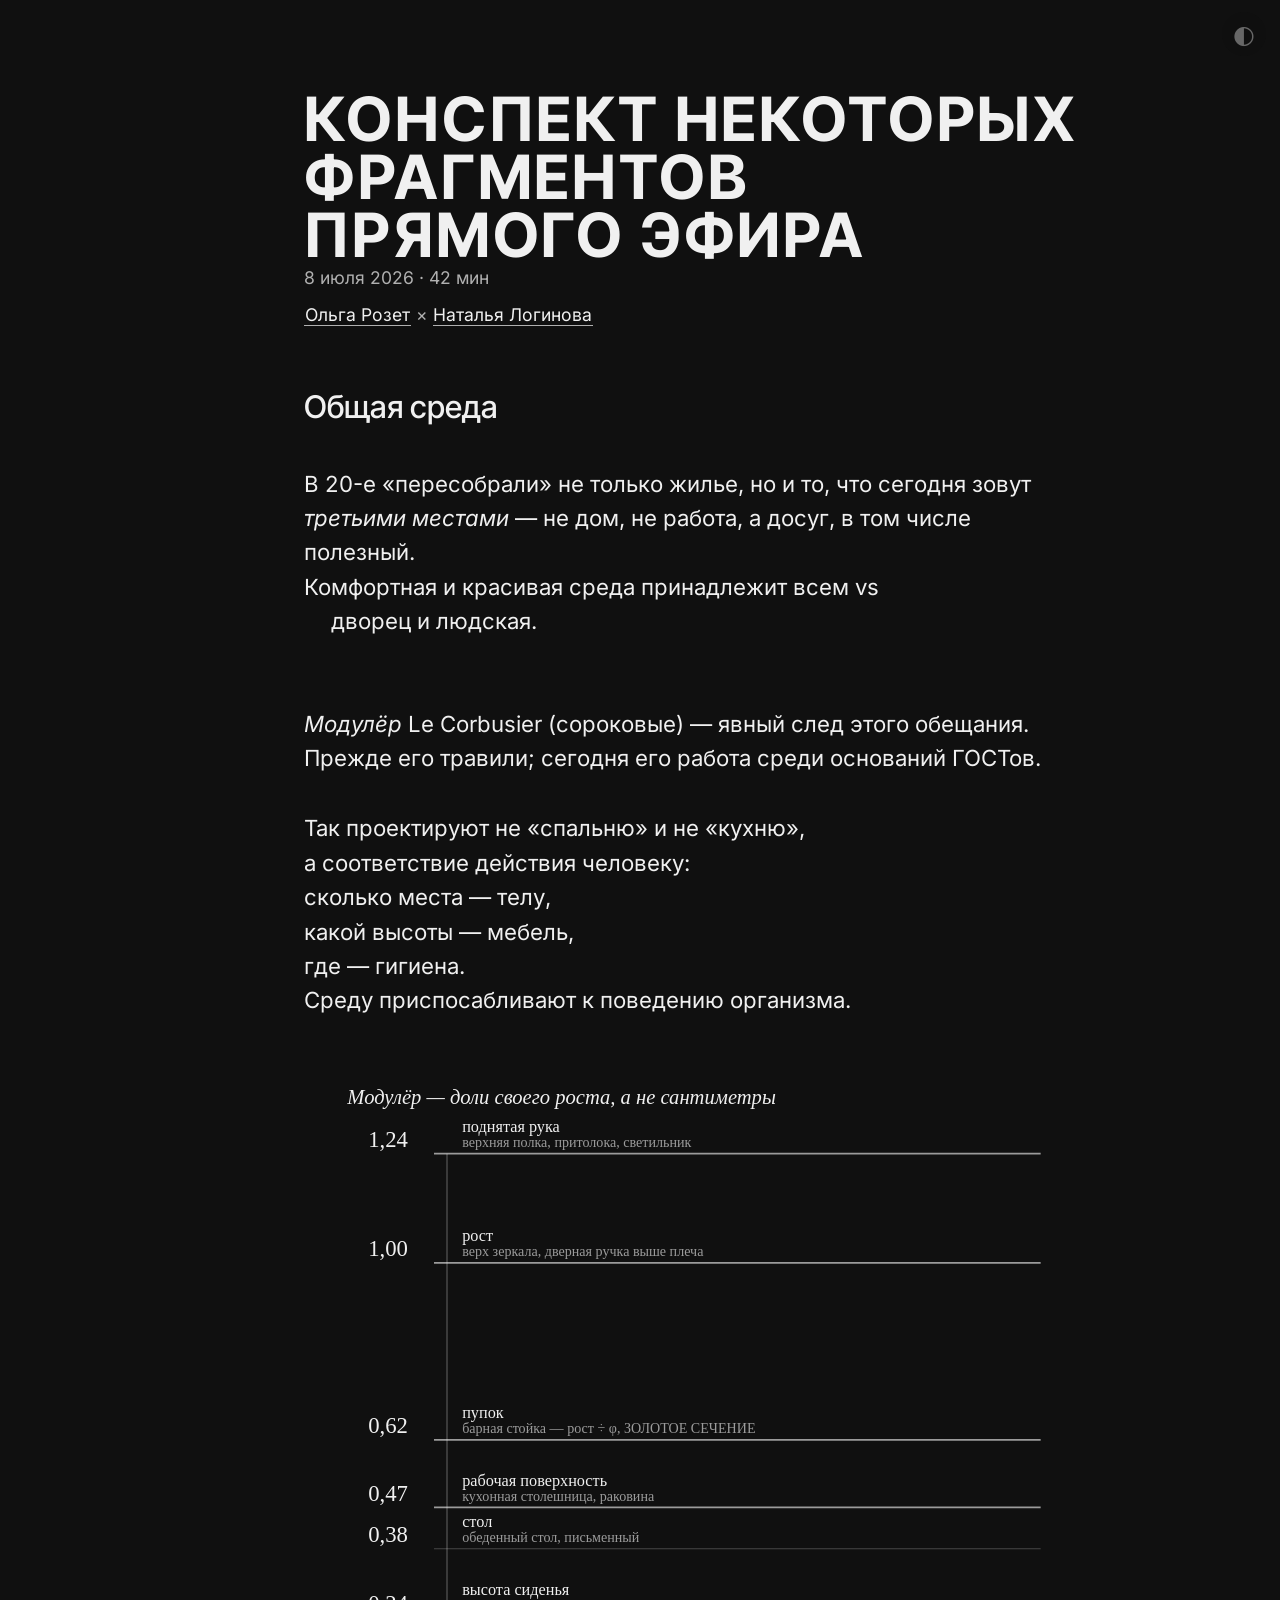
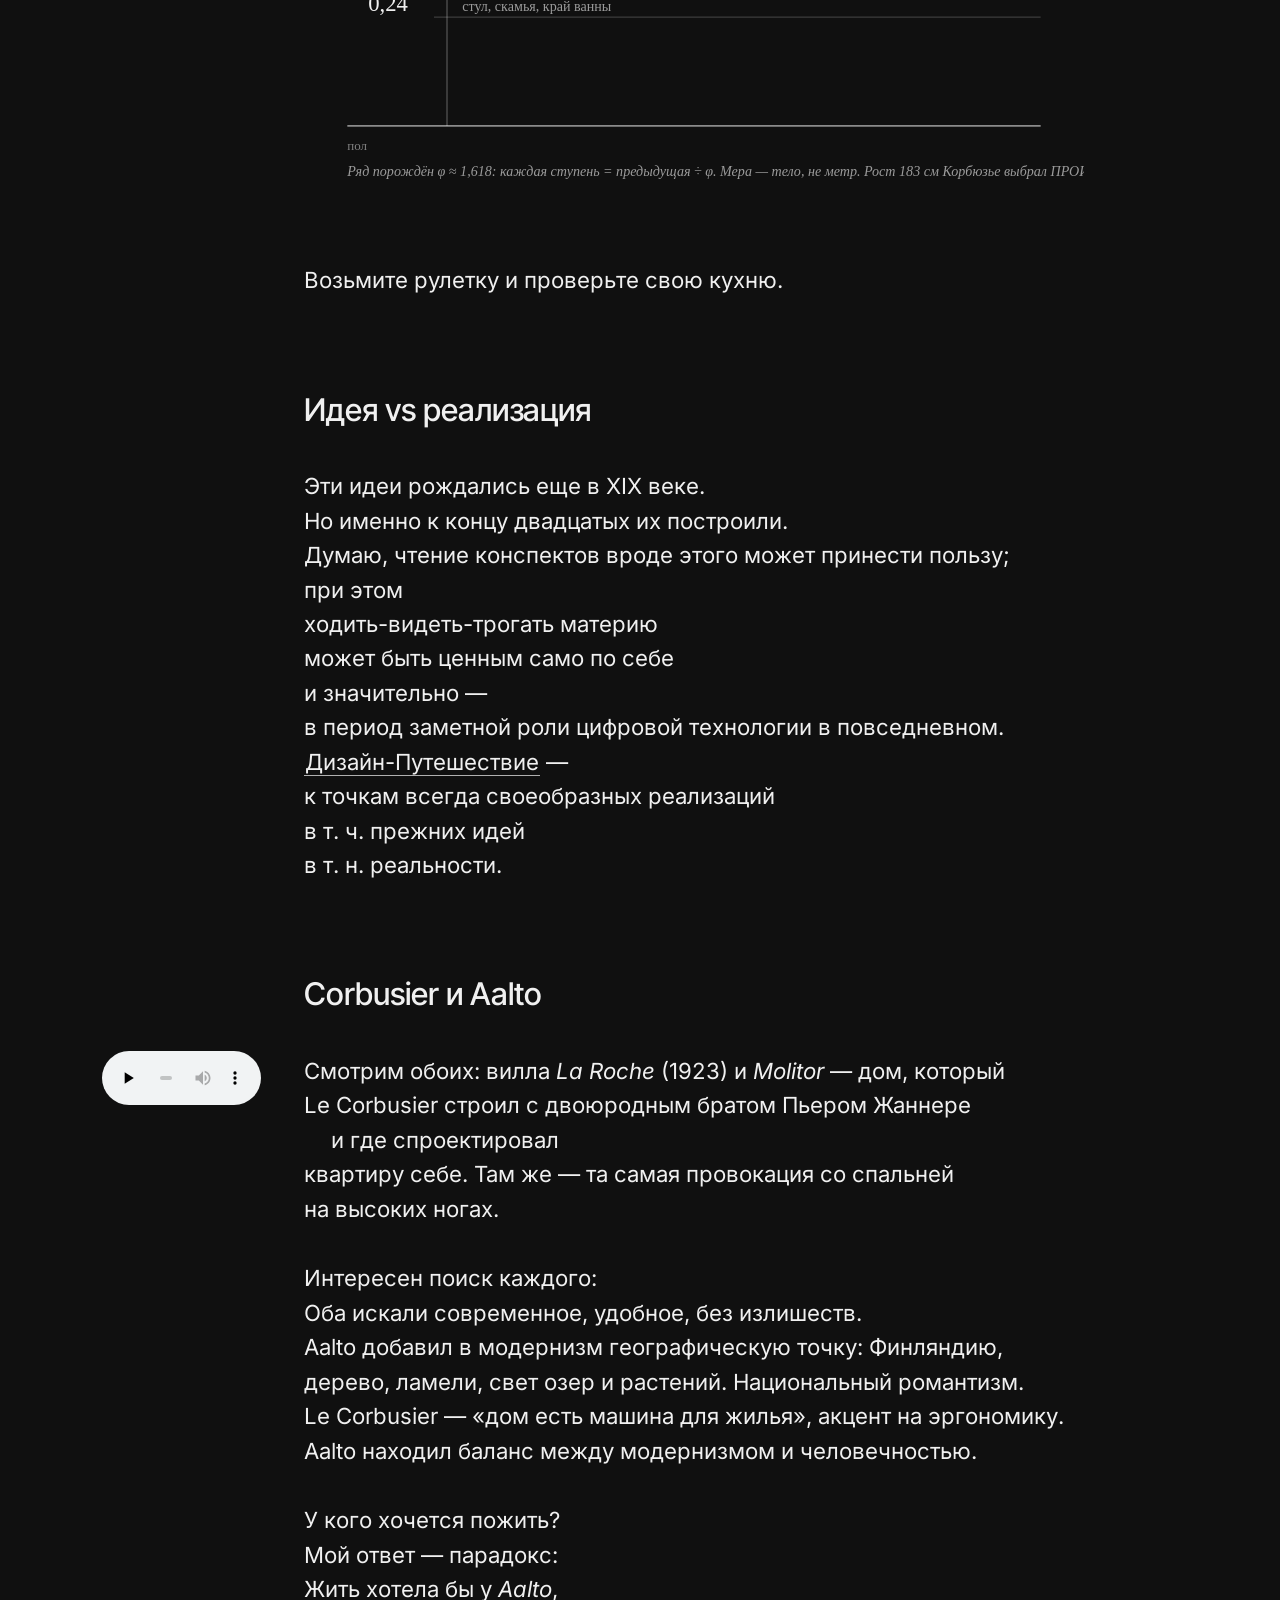
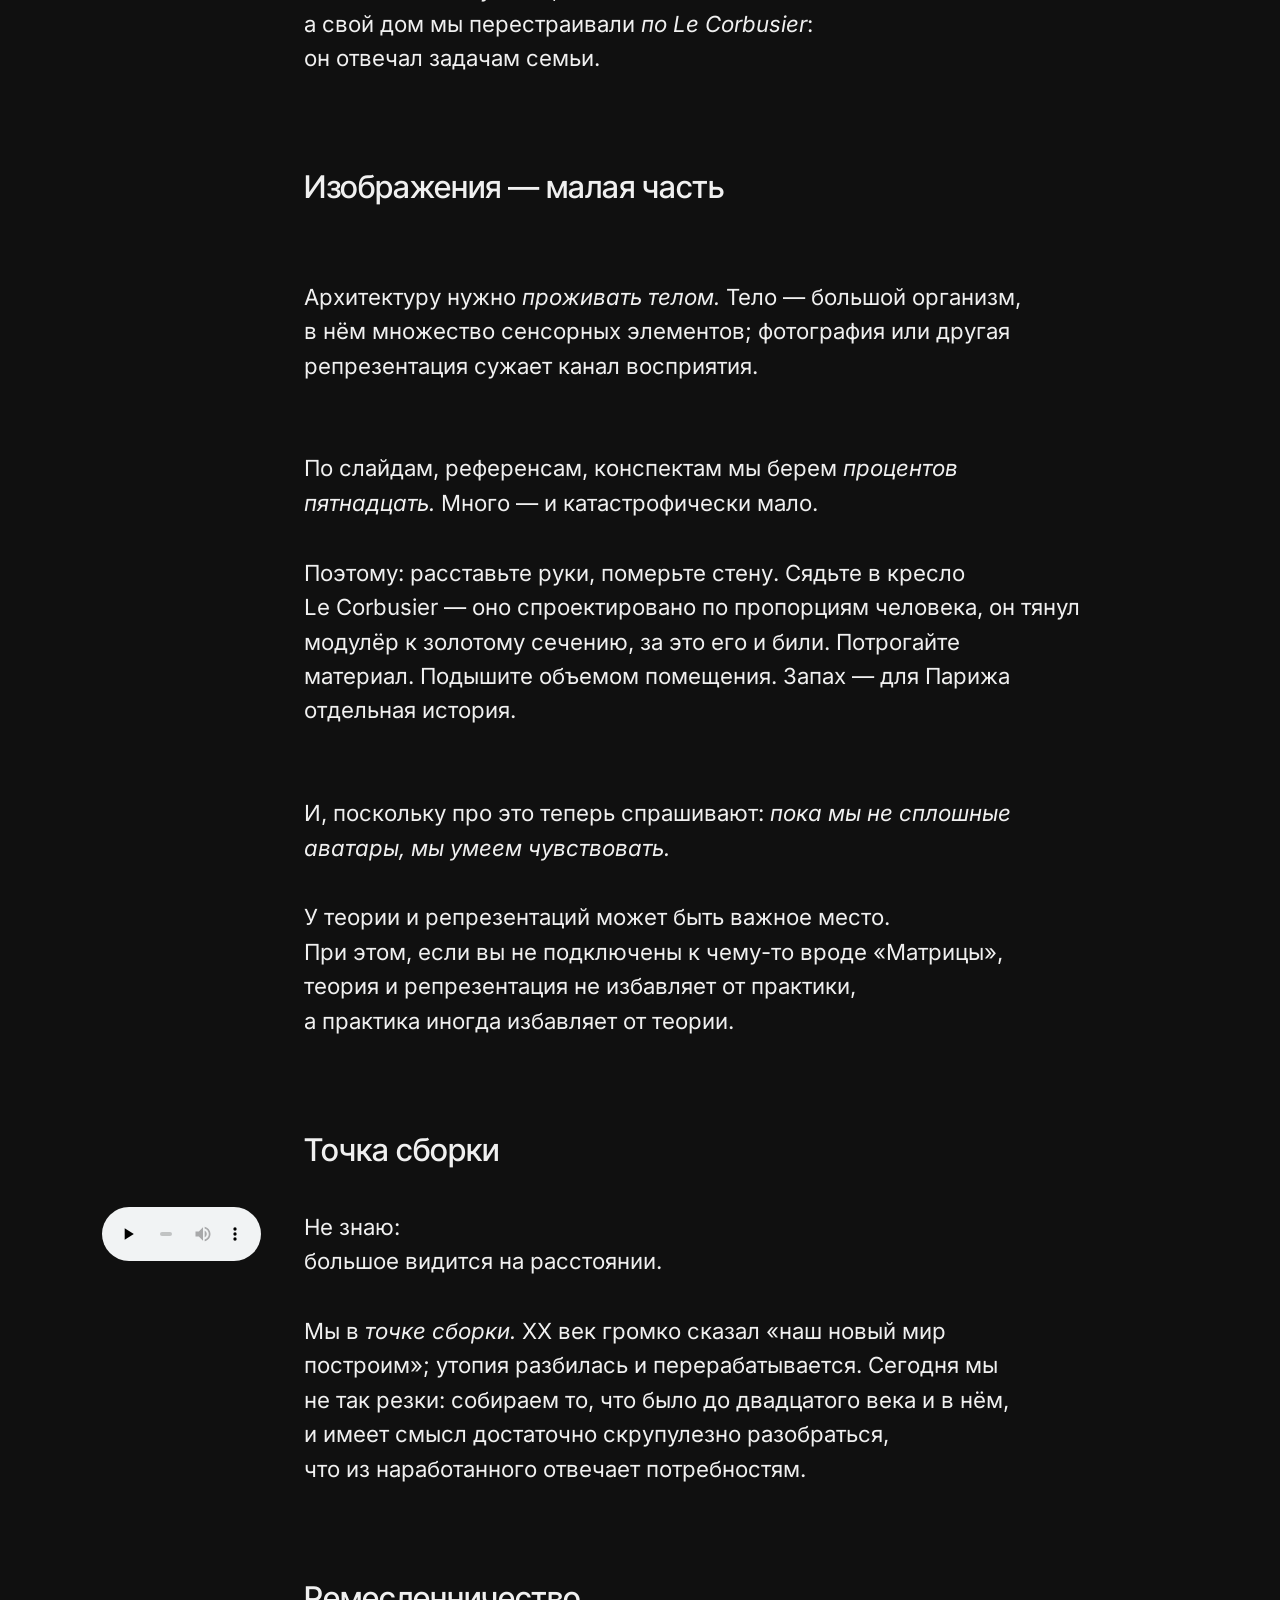
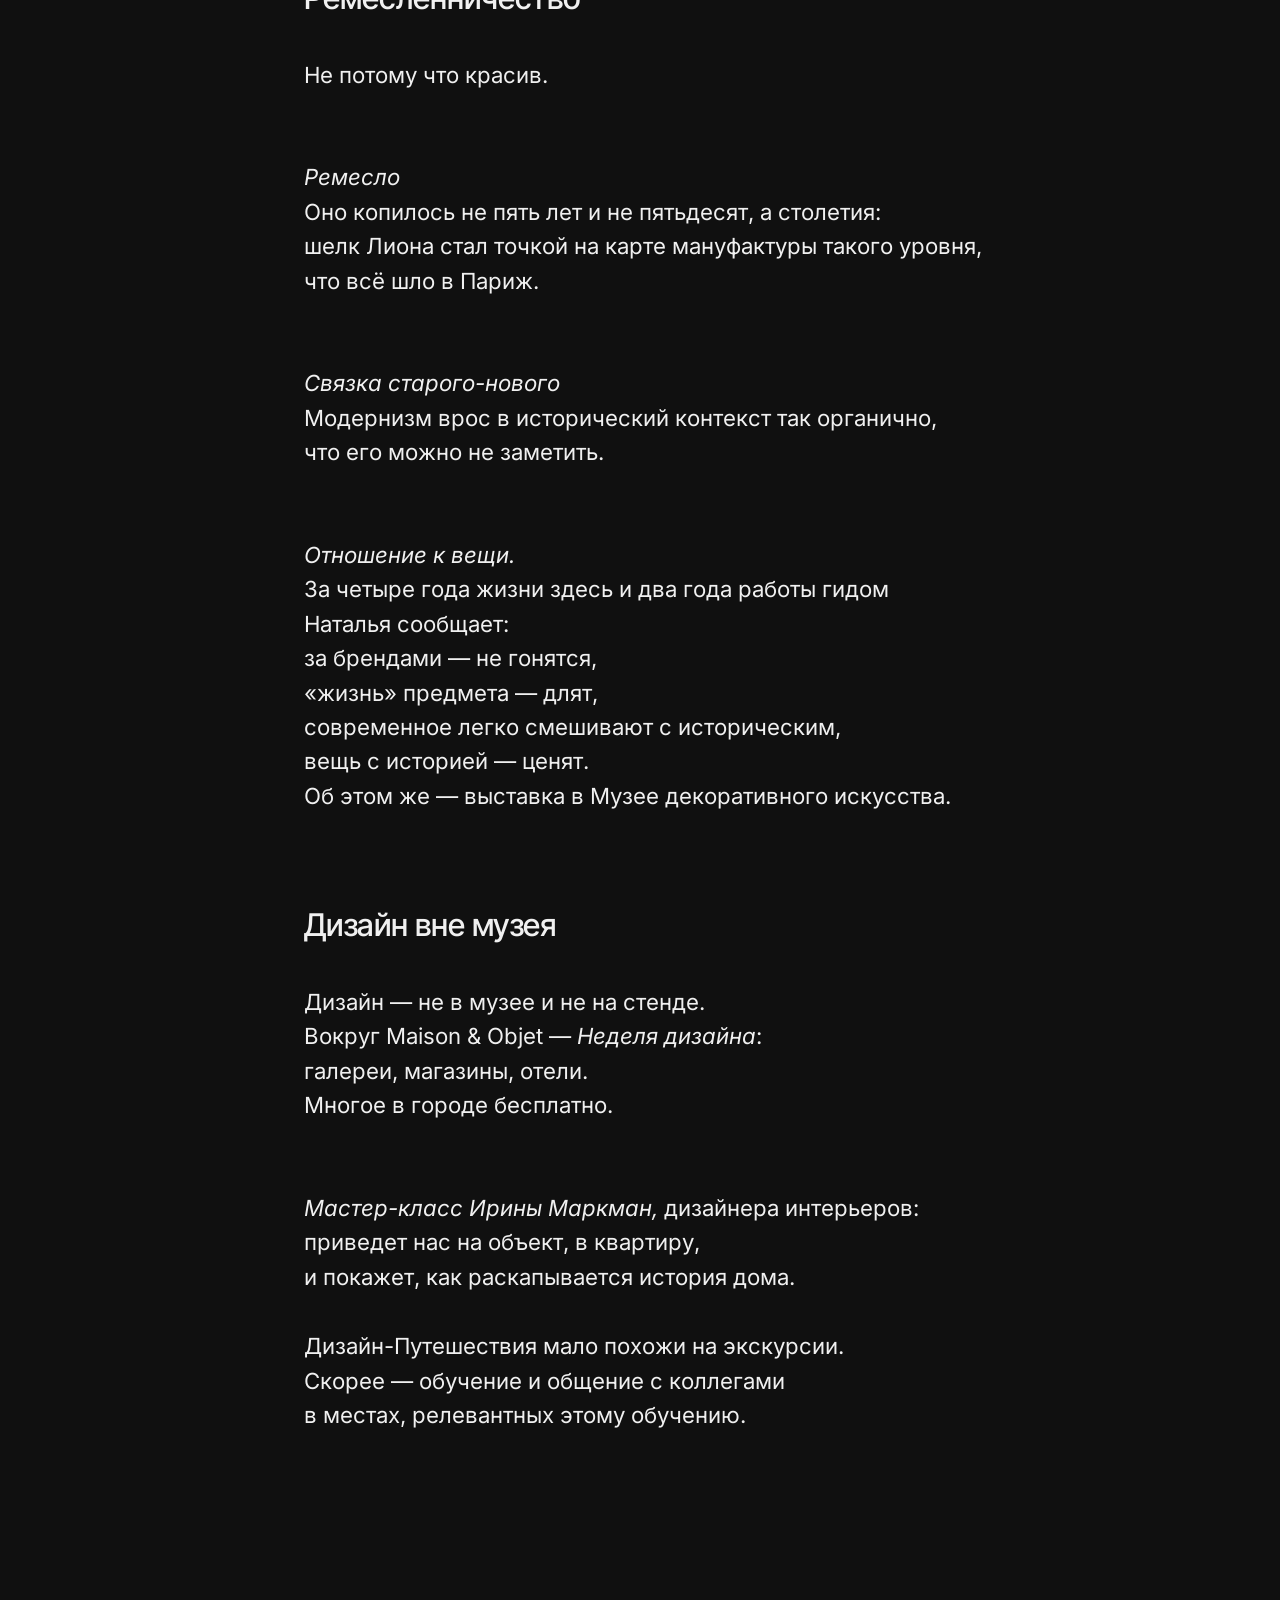
==== commit c1a5a8b6: "landing: publish paris-2026-09 to parisinseptember.ru" ====
--- a/2026-stream-conspectus/index.html
+++ b/2026-stream-conspectus/index.html
@@ -66,7 +66,7 @@
   setInterval(window.__applyTheme, 300000);
 })();
 </script>
-<style>@layer floor, owner, form; @import url("/_tokens.generated.css?v=2007d22f07"); @import url("/styles.css?v=0cc8cc1348");</style>
+<style>@layer floor, owner, form; @import url("/_tokens.generated.css?v=2007d22f07"); @import url("/styles.css?v=e56fb677b2");</style>
 <meta content="2026-stream-conspectus" name="dela:slug"/>
 <meta content="Ольга Розет × Наталья Логинова" name="author"/>
 </head>
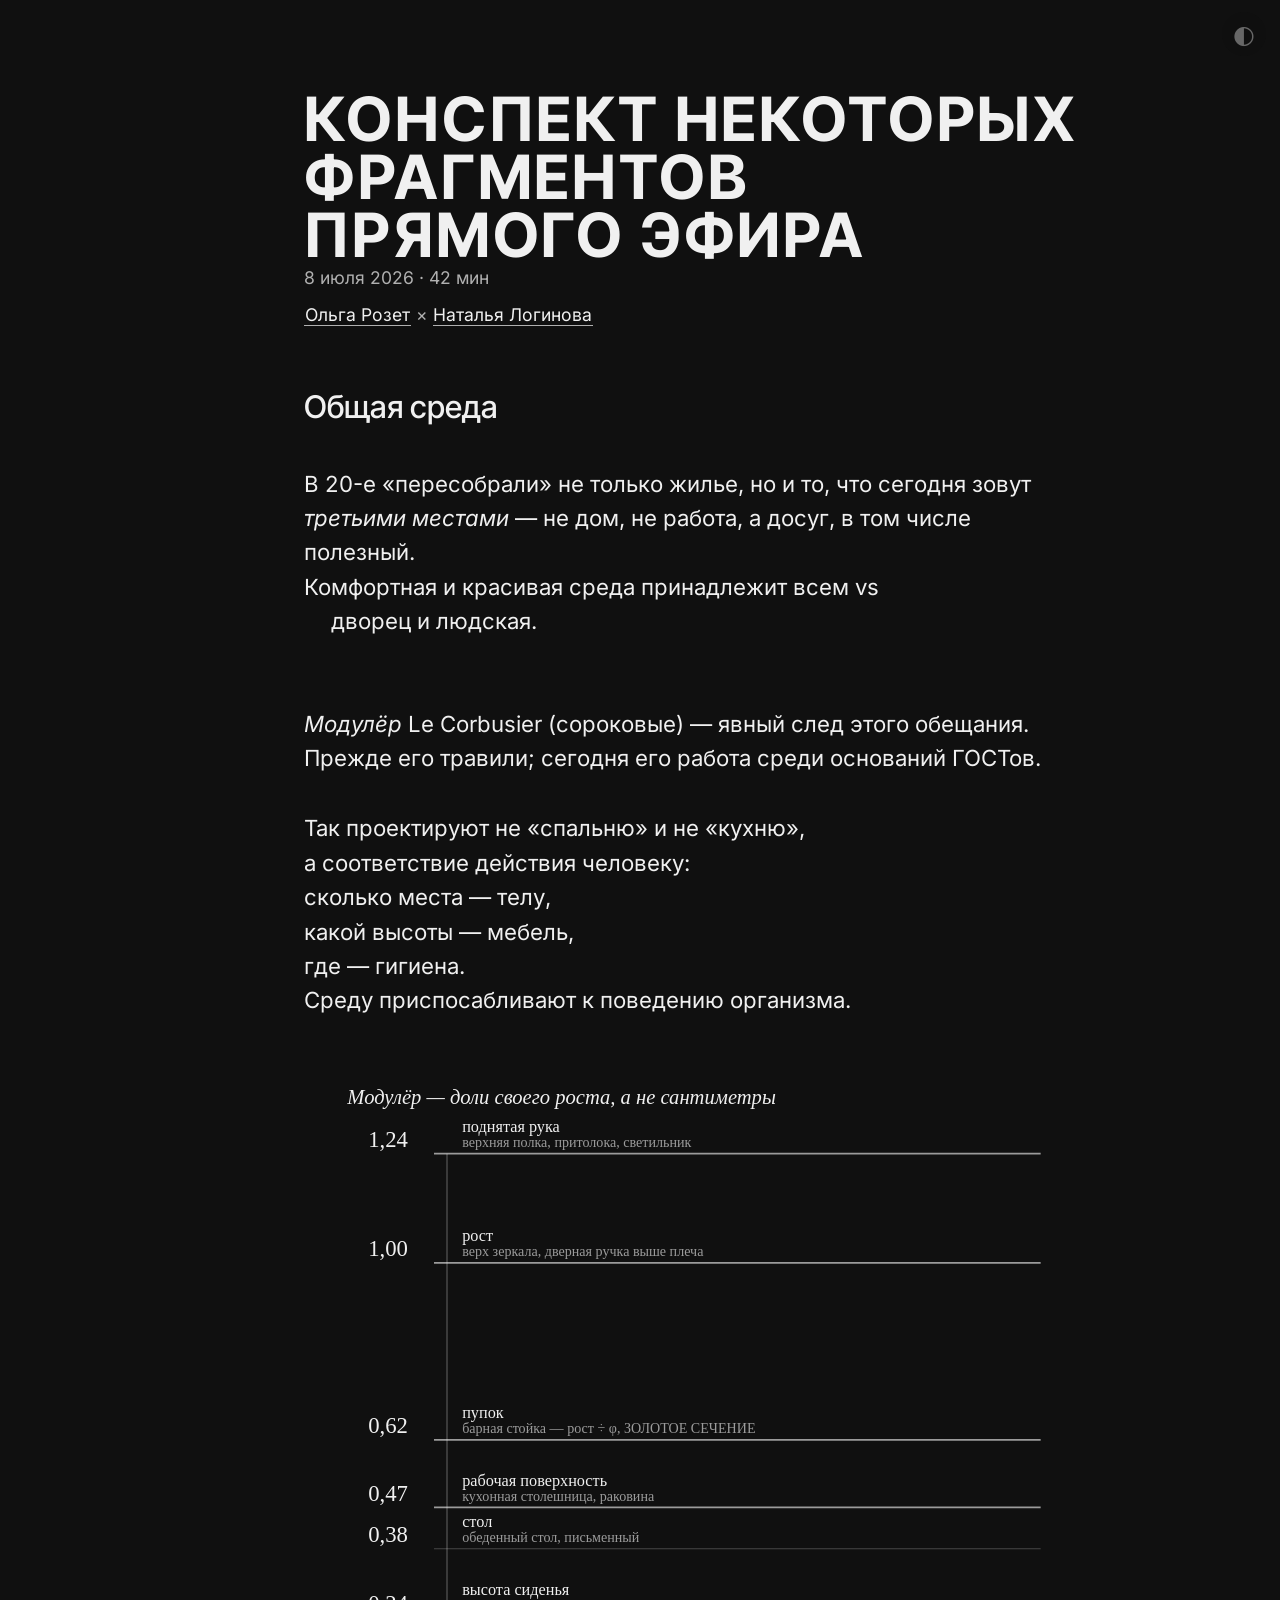
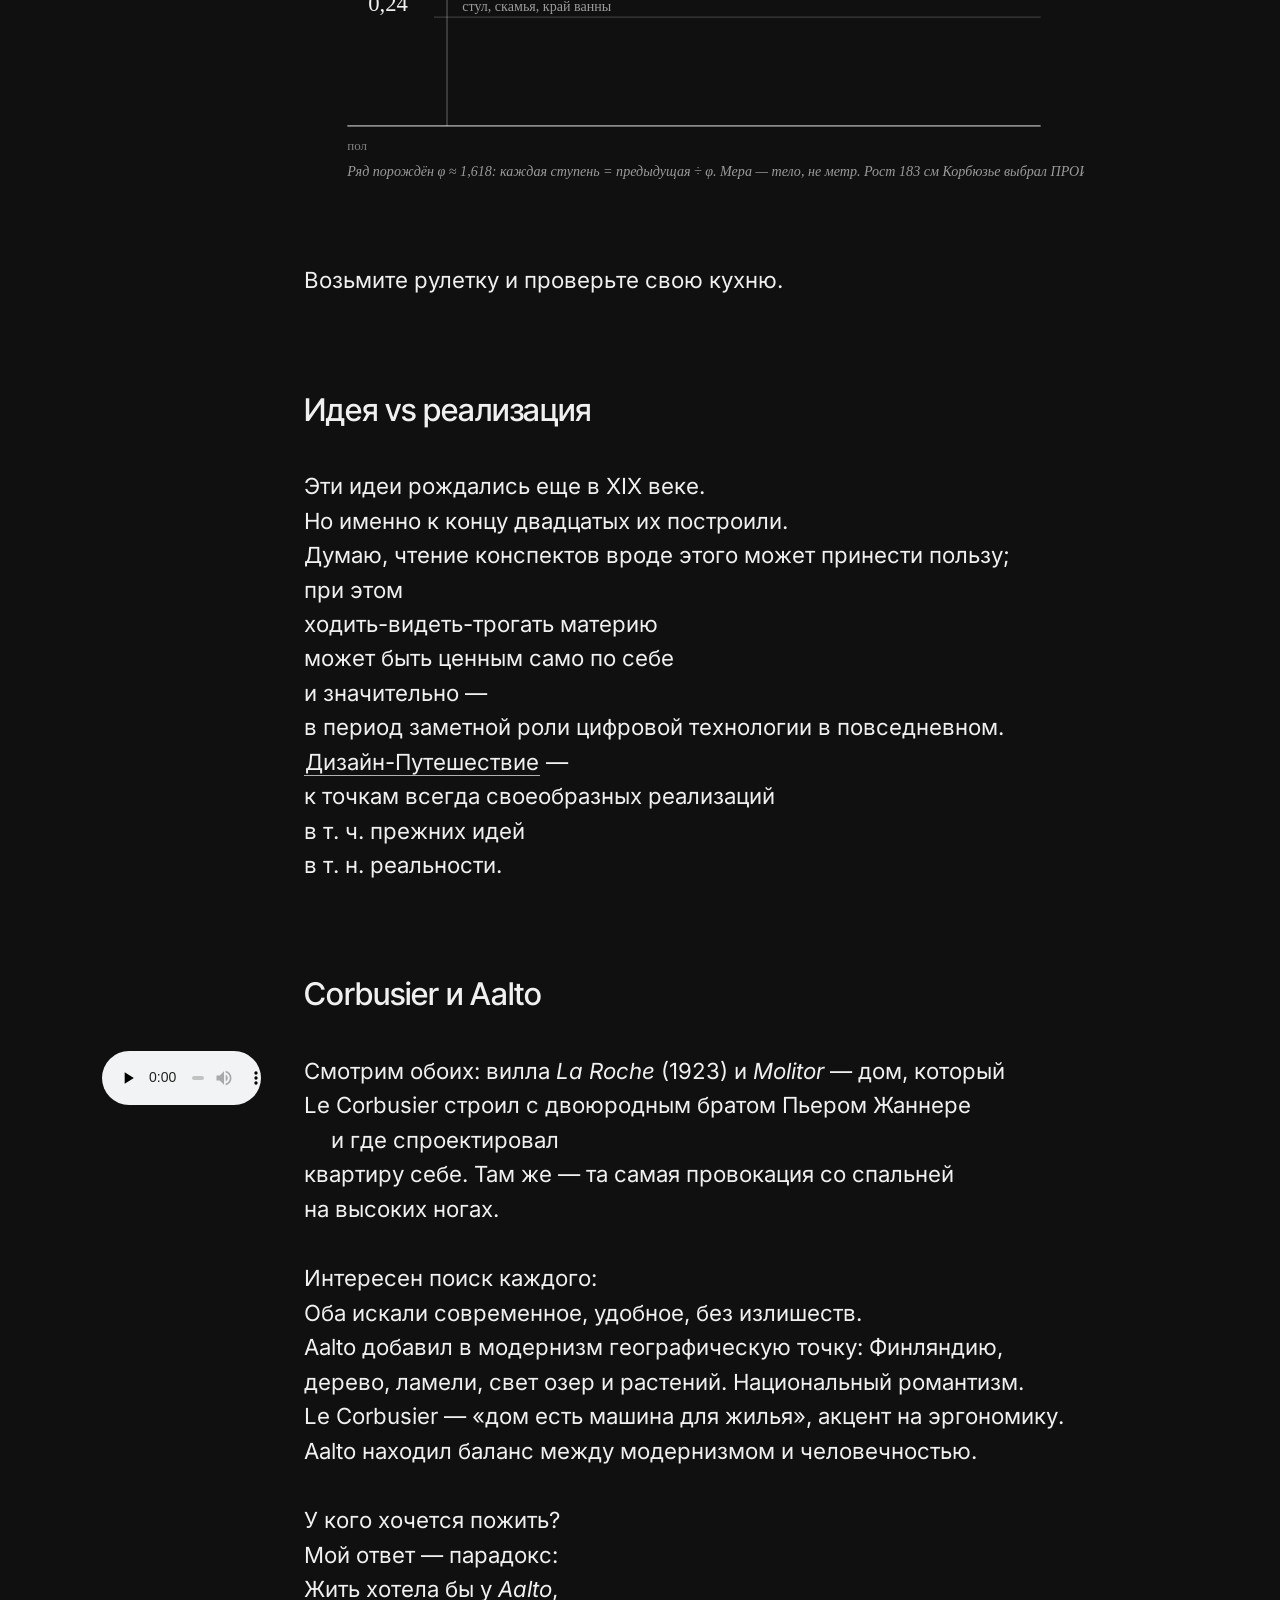
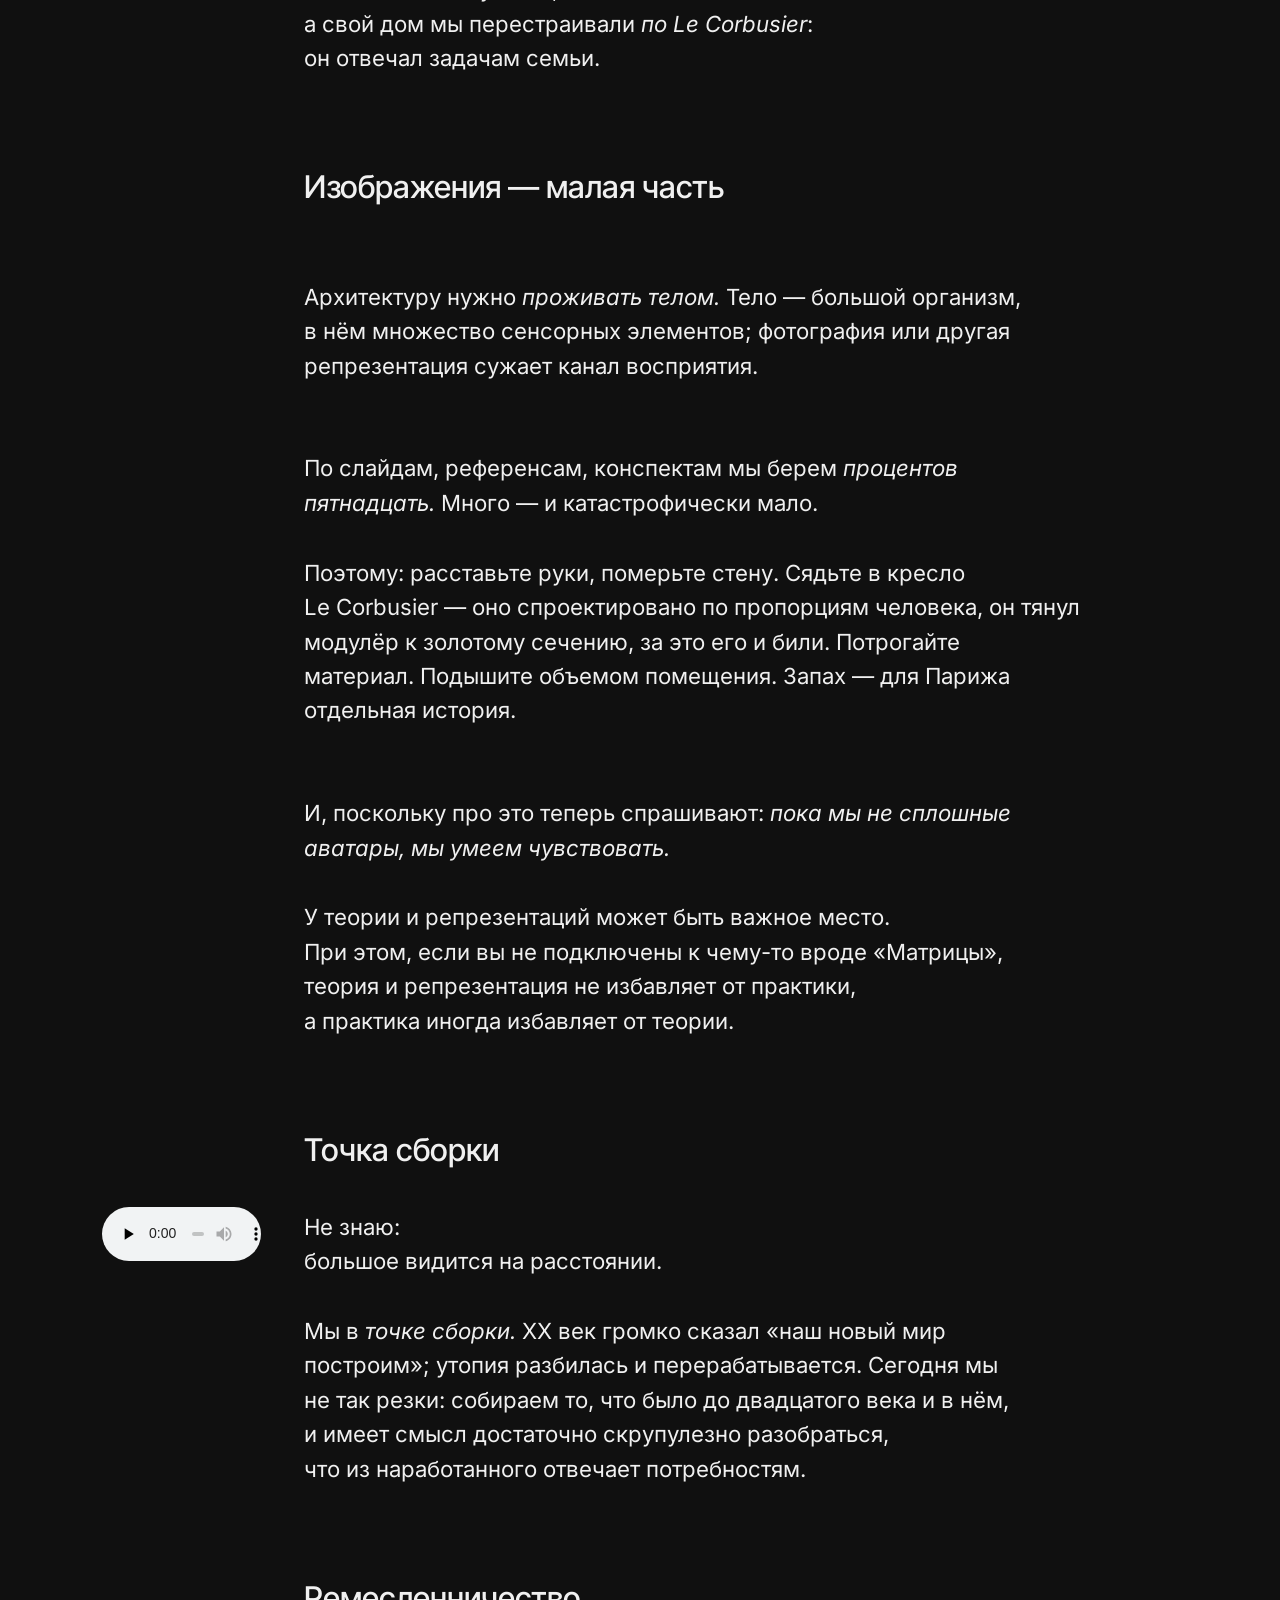
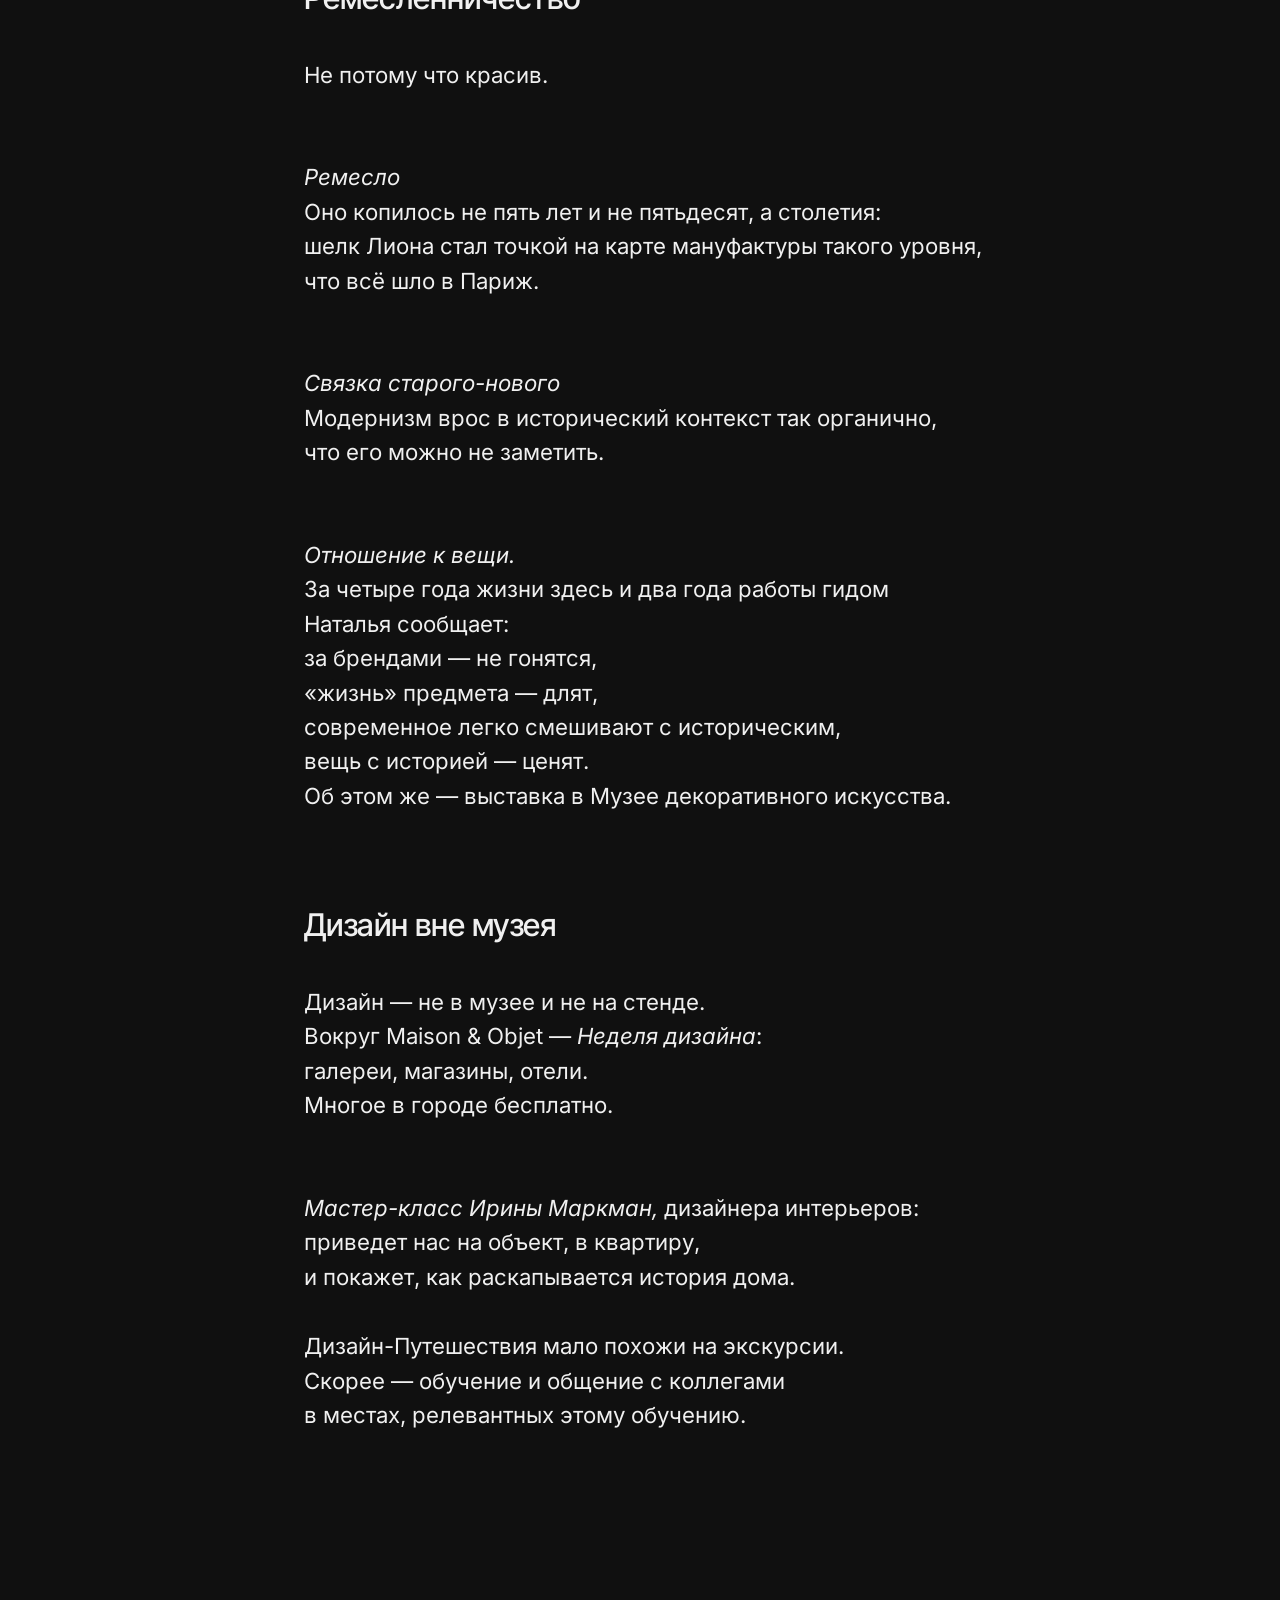
==== commit a008d547: "landing: publish paris-2026-09 to parisinseptember.ru" ====
--- a/2026-stream-conspectus/index.html
+++ b/2026-stream-conspectus/index.html
@@ -66,7 +66,7 @@
   setInterval(window.__applyTheme, 300000);
 })();
 </script>
-<style>@layer floor, owner, form; @import url("/_tokens.generated.css?v=2007d22f07"); @import url("/styles.css?v=e56fb677b2");</style>
+<style>@layer floor, owner, form; @import url("/_tokens.generated.css?v=2007d22f07"); @import url("/styles.css?v=0cc8cc1348");</style>
 <meta content="2026-stream-conspectus" name="dela:slug"/>
 <meta content="Ольга Розет × Наталья Логинова" name="author"/>
 </head>
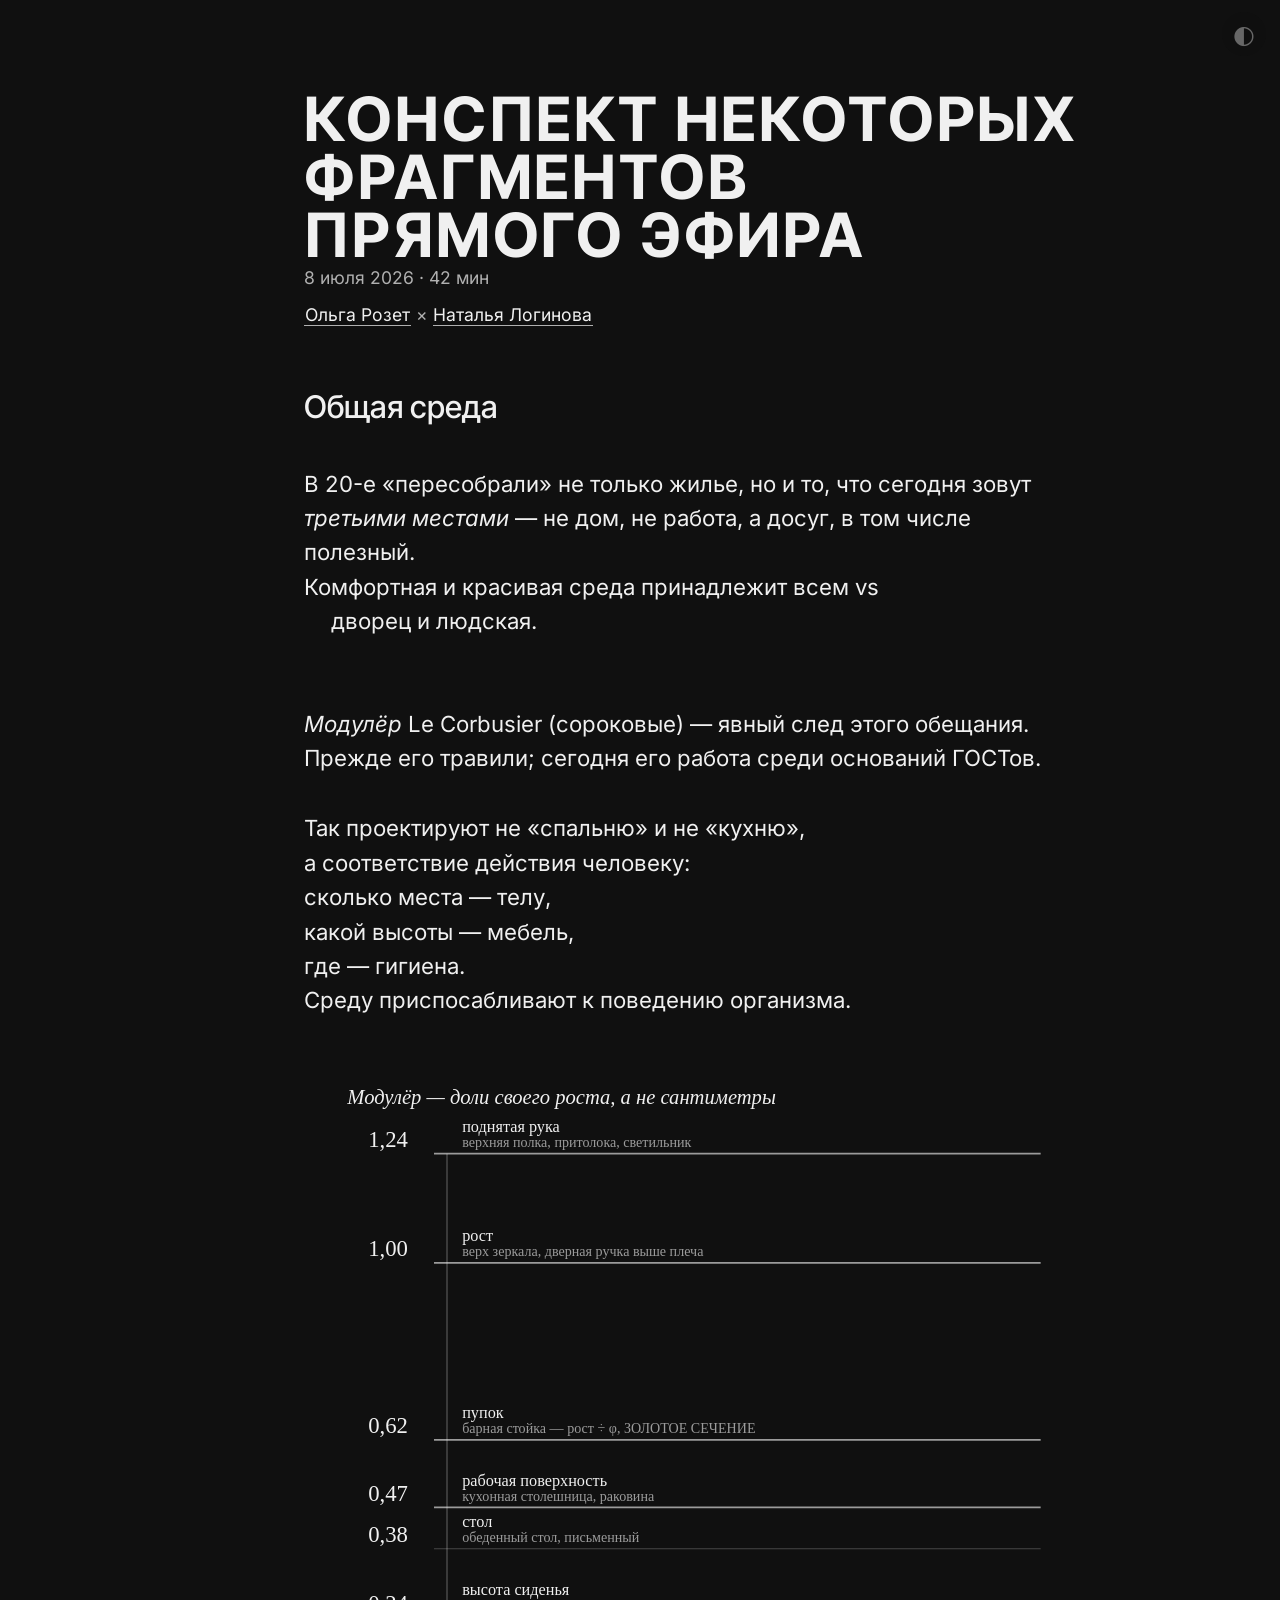
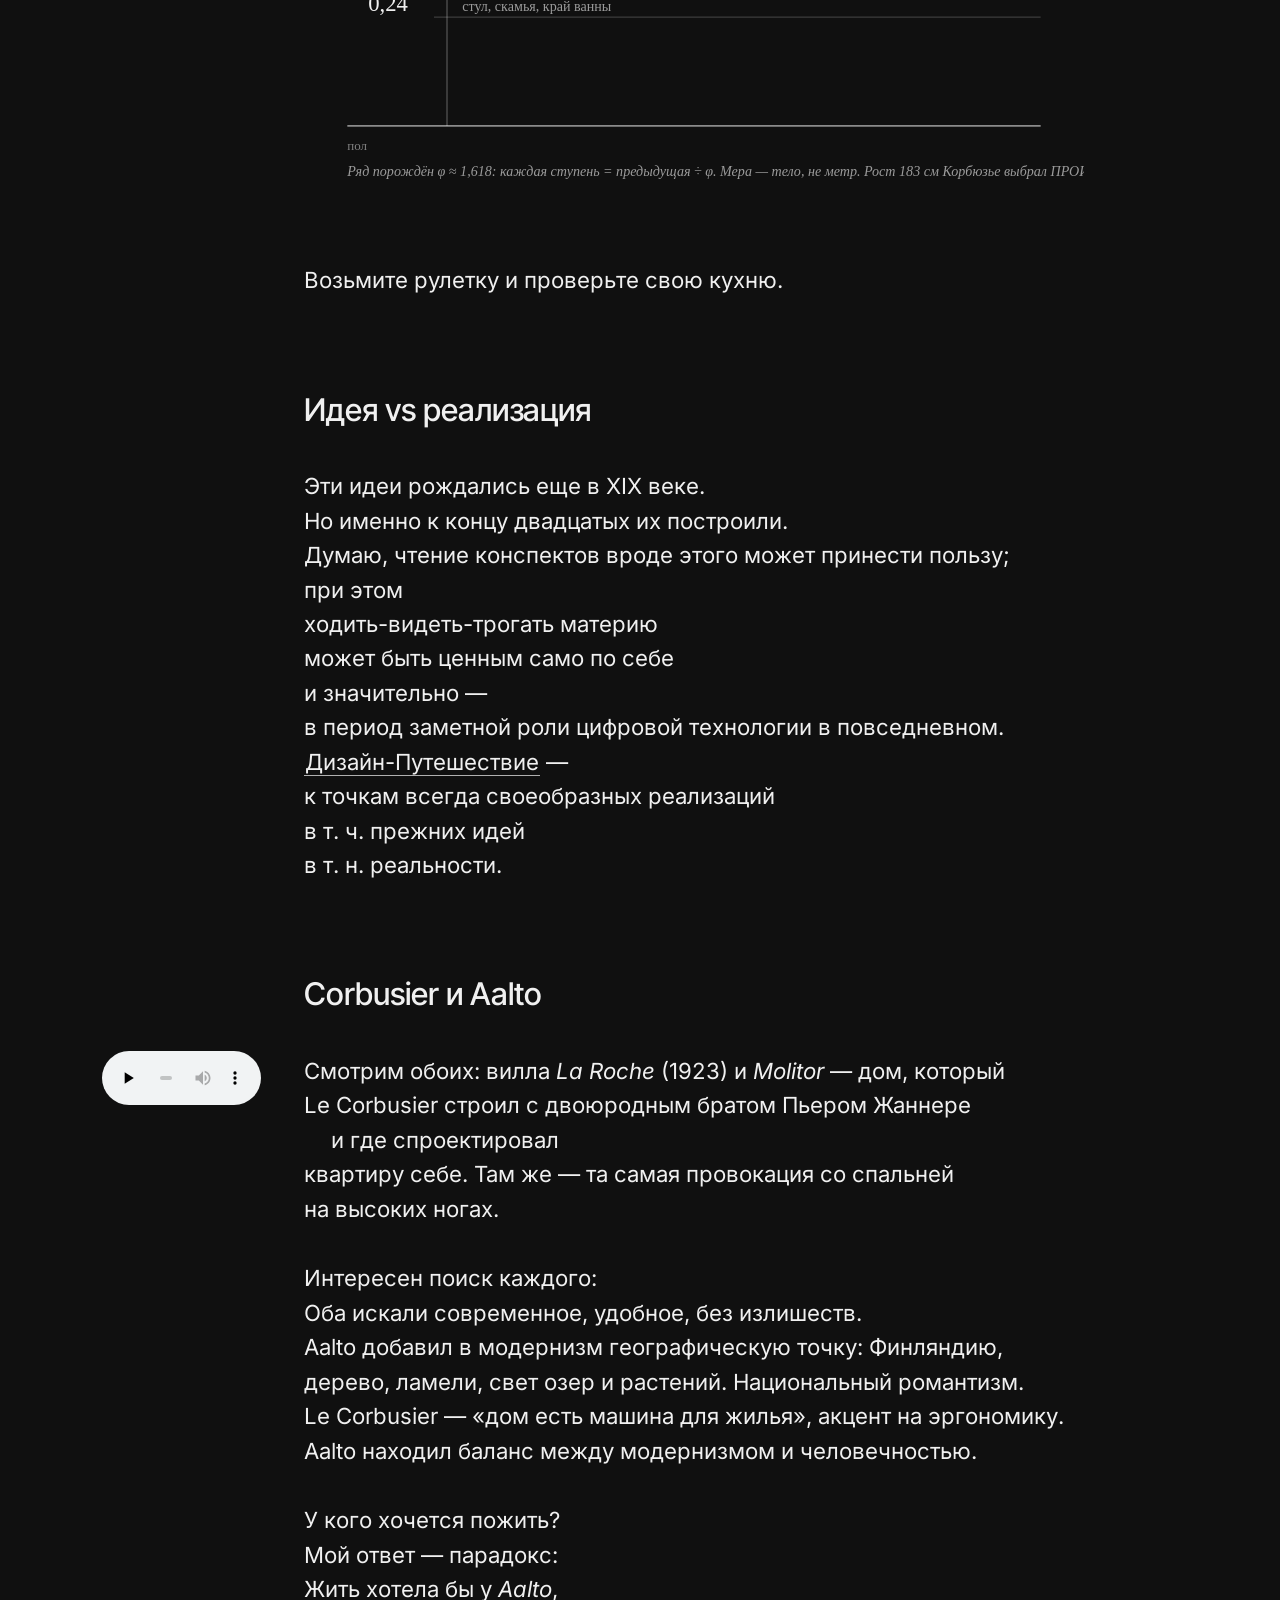
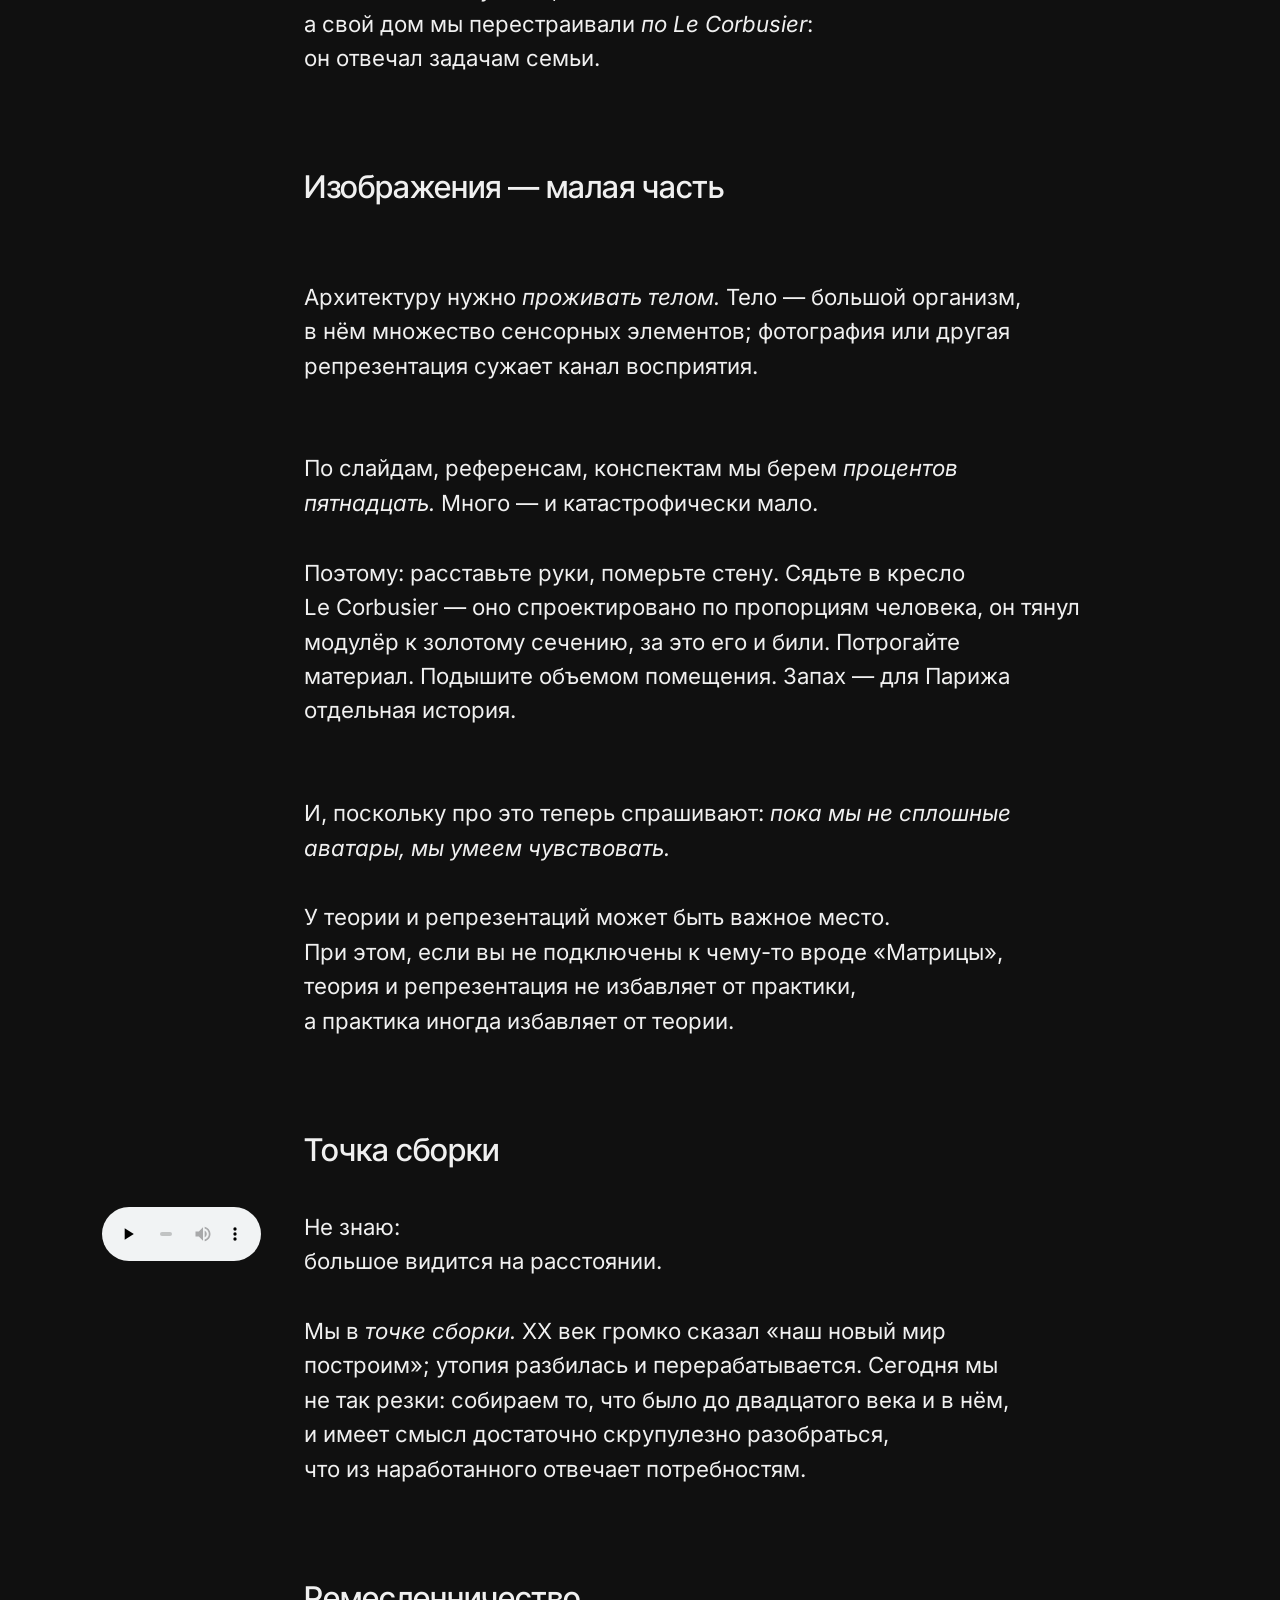
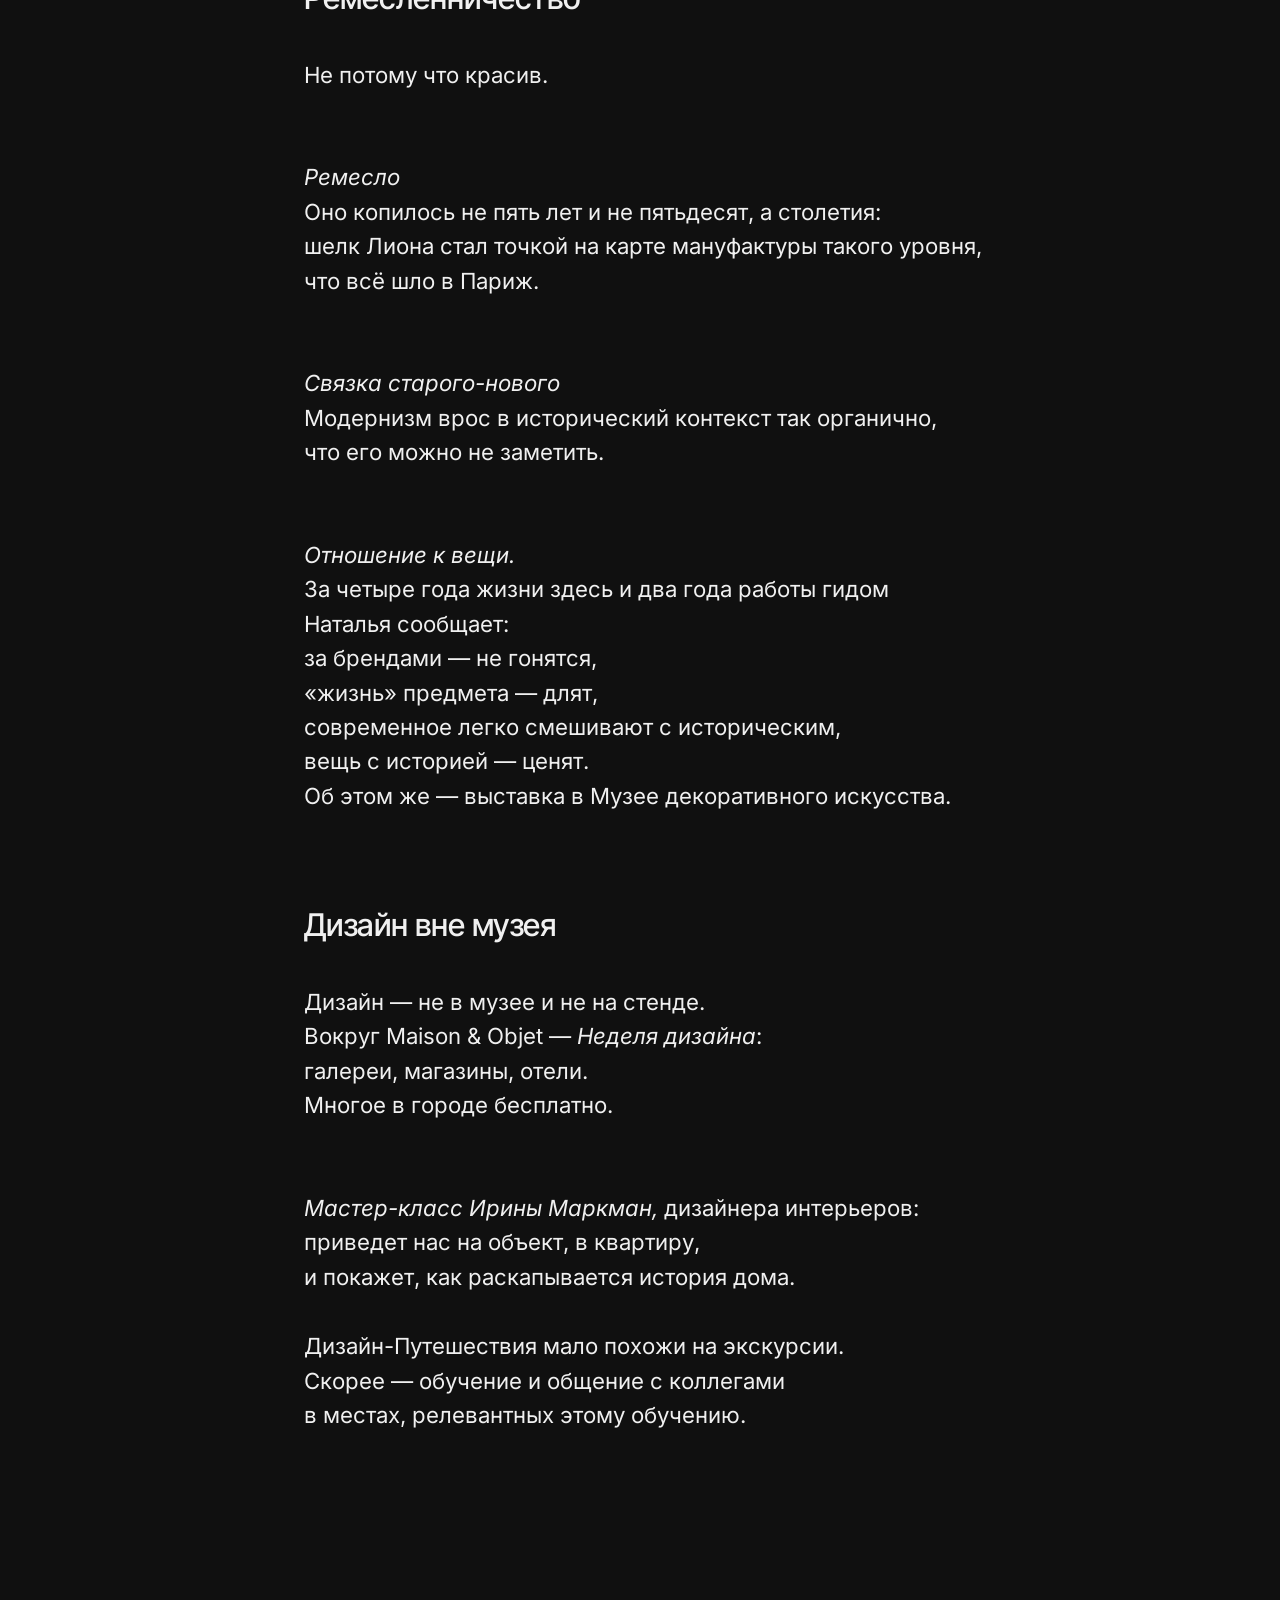
==== commit f52bc9b1: "landing: publish paris-2026-09 to parisinseptember.ru" ====
--- a/2026-stream-conspectus/index.html
+++ b/2026-stream-conspectus/index.html
@@ -66,7 +66,7 @@
   setInterval(window.__applyTheme, 300000);
 })();
 </script>
-<style>@layer floor, owner, form; @import url("/_tokens.generated.css?v=2007d22f07"); @import url("/styles.css?v=0cc8cc1348");</style>
+<style>@layer floor, owner, form; @import url("/_tokens.generated.css?v=2007d22f07"); @import url("/styles.css?v=105c3d844a");</style>
 <meta content="2026-stream-conspectus" name="dela:slug"/>
 <meta content="Ольга Розет × Наталья Логинова" name="author"/>
 </head>
